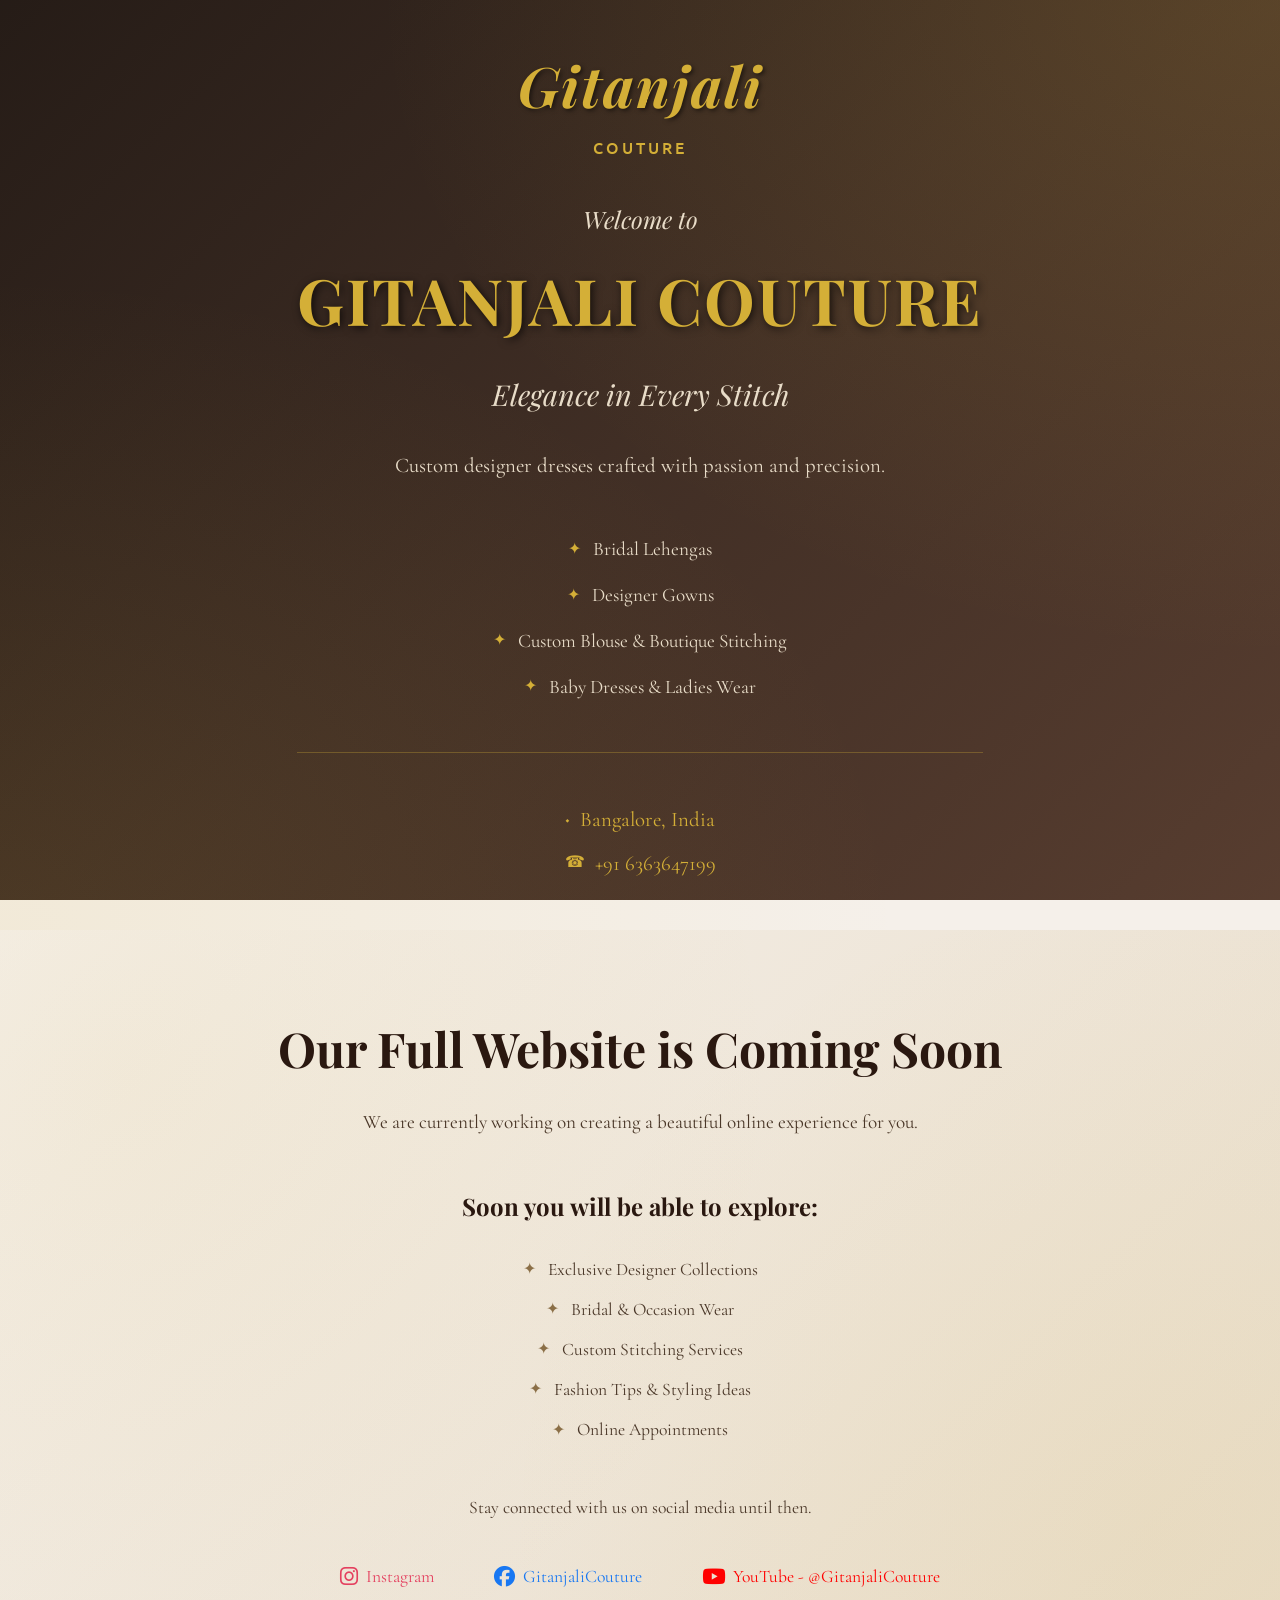
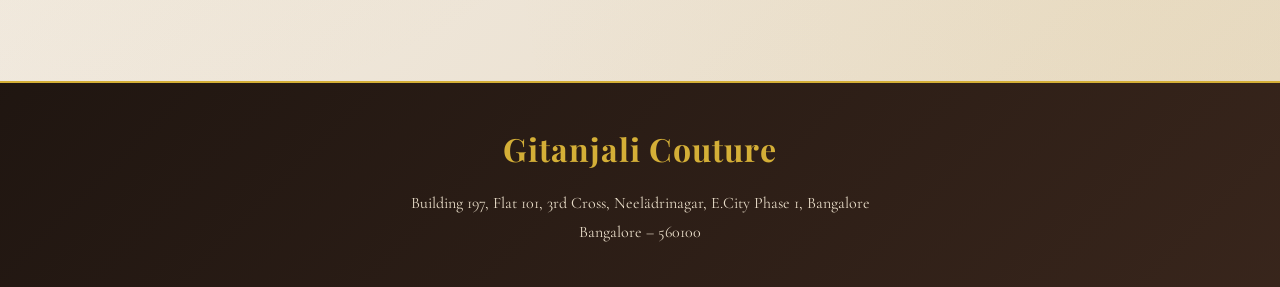
==== index.html @ c163d516 "Initial commit: Gitanjali Couture landing page - elegant designer dresses website" ====
<!DOCTYPE html>
<html lang="en">
<head>
    <meta charset="UTF-8">
    <meta name="viewport" content="width=device-width, initial-scale=1.0">
    <title>Gitanjali Couture - Elegant Designer Dresses</title>
    <link rel="stylesheet" href="styles.css">
    <link href="https://cdnjs.cloudflare.com/ajax/libs/font-awesome/6.4.0/css/all.min.css" rel="stylesheet">
</head>
<body>
    <!-- Hero Section -->
    <section class="hero">
        <div class="hero-content">
            <div class="logo">
                <h1 class="brand-name">Gitanjali</h1>
                <p class="brand-tagline">COUTURE</p>
            </div>

            <div class="hero-text">
                <p class="welcome">Welcome to</p>
                <h2 class="main-title">GITANJALI COUTURE</h2>
                <p class="subtitle">Elegance in Every Stitch</p>
                <p class="description">Custom designer dresses crafted with passion and precision.</p>
            </div>

            <div class="services-list">
                <div class="service-item">
                    <span class="service-icon">✦</span>
                    <span class="service-text">Bridal Lehengas</span>
                </div>
                <div class="service-item">
                    <span class="service-icon">✦</span>
                    <span class="service-text">Designer Gowns</span>
                </div>
                <div class="service-item">
                    <span class="service-icon">✦</span>
                    <span class="service-text">Custom Blouse & Boutique Stitching</span>
                </div>
                <div class="service-item">
                    <span class="service-icon">✦</span>
                    <span class="service-text">Baby Dresses & Ladies Wear</span>
                </div>
            </div>

            <div class="contact-info">
                <p class="location">
                    <span class="location-icon">◆</span>
                    Bangalore, India
                </p>
                <p class="phone">
                    <span class="phone-icon">☎</span>
                    +91 6363647199
                </p>
            </div>
        </div>
    </section>

    <!-- Coming Soon Section -->
    <section class="coming-soon">
        <h2 class="coming-soon-title">Our Full Website is Coming Soon</h2>
        <p class="coming-soon-description">We are currently working on creating a beautiful online experience for you.</p>

        <h3 class="features-heading">Soon you will be able to explore:</h3>
        <div class="features-list">
            <div class="feature-item">
                <span class="feature-icon">✦</span>
                <span class="feature-text">Exclusive Designer Collections</span>
            </div>
            <div class="feature-item">
                <span class="feature-icon">✦</span>
                <span class="feature-text">Bridal & Occasion Wear</span>
            </div>
            <div class="feature-item">
                <span class="feature-icon">✦</span>
                <span class="feature-text">Custom Stitching Services</span>
            </div>
            <div class="feature-item">
                <span class="feature-icon">✦</span>
                <span class="feature-text">Fashion Tips & Styling Ideas</span>
            </div>
            <div class="feature-item">
                <span class="feature-icon">✦</span>
                <span class="feature-text">Online Appointments</span>
            </div>
        </div>

        <p class="social-heading">Stay connected with us on social media until then.</p>
        <div class="social-links">
            <a href="https://www.instagram.com/gitanjali_couture" target="_blank" class="social-link instagram">
                <i class="fab fa-instagram"></i>
                <span>Instagram</span>
            </a>
            <a href="https://www.facebook.com/GitanjaliCouture" target="_blank" class="social-link facebook">
                <i class="fab fa-facebook"></i>
                <span>GitanjaliCouture</span>
            </a>
            <a href="https://www.youtube.com/@GitanjaliCouture" target="_blank" class="social-link youtube">
                <i class="fab fa-youtube"></i>
                <span>YouTube - @GitanjaliCouture</span>
            </a>
        </div>
    </section>

    <!-- Footer -->
    <footer class="footer">
        <div class="footer-content">
            <h3 class="footer-brand">Gitanjali Couture</h3>
            <p class="footer-address">
                Building 197, Flat 101, 3rd Cross, Neelädrinagar, E.City Phase 1, Bangalore<br>
                Bangalore – 560100
            </p>
        </div>
    </footer>
</body>
</html>
---- styles.css ----
/* Import Google Fonts */
@import url('https://fonts.googleapis.com/css2?family=Playfair+Display:wght@400;600;700;800&family=Cormorant+Garamond:wght@300;400;500;600&family=Ubuntu:wght@400;500;700&display=swap');

/* Reset & Base Styles */
* {
    margin: 0;
    padding: 0;
    box-sizing: border-box;
}

html {
    scroll-behavior: smooth;
}

body {
    font-family: 'Cormorant Garamond', serif;
    line-height: 1.6;
    color: #333;
    background-color: #f5f0ea;
}

/* Hero Section */
.hero {
    background: linear-gradient(135deg, rgba(20, 10, 5, 0.92) 0%, rgba(40, 20, 10, 0.88) 50%, rgba(60, 30, 15, 0.85) 100%),
                url('data:image/svg+xml,<svg xmlns="http://www.w3.org/2000/svg" viewBox="0 0 1200 800"><defs><filter id="noise"><feTurbulence type="fractalNoise" baseFrequency="0.9" numOctaves="4" result="noise"/><feColorMatrix in="noise" type="saturate" values="0"/></filter></defs><rect width="1200" height="800" fill="%23d4af37" opacity="0.05" filter="url(%23noise)"/></svg>');
    background-attachment: fixed;
    position: relative;
    min-height: 100vh;
    display: flex;
    align-items: center;
    justify-content: center;
    padding: 40px 20px;
    overflow: hidden;
    color: #f5f0ea;
    text-align: center;
}

.hero::before {
    content: '';
    position: absolute;
    top: 0;
    left: 0;
    right: 0;
    bottom: 0;
    background: radial-gradient(ellipse at top right, rgba(212, 175, 55, 0.15) 0%, transparent 50%),
                radial-gradient(ellipse at bottom left, rgba(212, 175, 55, 0.1) 0%, transparent 50%);
    pointer-events: none;
    z-index: 1;
}

.hero-content {
    position: relative;
    z-index: 2;
    max-width: 900px;
    animation: fadeInUp 1s ease-out;
}

@keyframes fadeInUp {
    from {
        opacity: 0;
        transform: translateY(30px);
    }
    to {
        opacity: 1;
        transform: translateY(0);
    }
}

.logo {
    margin-bottom: 40px;
    animation: fadeInDown 1s ease-out;
}

.brand-name {
    font-family: 'Playfair Display', serif;
    font-size: 3.5rem;
    font-weight: 700;
    color: #d4af37;
    font-style: italic;
    text-shadow: 2px 2px 4px rgba(0, 0, 0, 0.5);
    margin-bottom: 5px;
    letter-spacing: 2px;
}

.brand-tagline {
    font-family: 'Ubuntu', sans-serif;
    font-size: 1rem;
    letter-spacing: 3px;
    color: #d4af37;
    font-weight: 500;
}

.hero-text {
    margin-bottom: 50px;
}

.welcome {
    font-family: 'Playfair Display', serif;
    font-size: 1.5rem;
    font-style: italic;
    margin-bottom: 10px;
    color: #e8dcc8;
}

.main-title {
    font-family: 'Playfair Display', serif;
    font-size: 4rem;
    font-weight: 700;
    margin-bottom: 20px;
    color: #d4af37;
    letter-spacing: 2px;
    text-shadow: 2px 2px 8px rgba(0, 0, 0, 0.7);
}

.subtitle {
    font-family: 'Playfair Display', serif;
    font-size: 1.8rem;
    font-style: italic;
    margin-bottom: 30px;
    color: #e8dcc8;
}

.description {
    font-family: 'Cormorant Garamond', serif;
    font-size: 1.3rem;
    margin-bottom: 45px;
    color: #e8dcc8;
    line-height: 1.8;
}

/* Services List */
.services-list {
    margin: 40px 0;
    display: flex;
    flex-direction: column;
    gap: 15px;
    margin-bottom: 50px;
}

.service-item {
    font-size: 1.2rem;
    color: #d4af37;
    display: flex;
    justify-content: center;
    align-items: center;
    gap: 12px;
}

.service-icon {
    font-size: 1rem;
}

.service-text {
    color: #e8dcc8;
}

/* Contact Info */
.contact-info {
    margin-top: 50px;
    padding-top: 40px;
    border-top: 1px solid rgba(212, 175, 55, 0.3);
}

.location,
.phone {
    font-size: 1.3rem;
    margin: 10px 0;
    color: #d4af37;
    display: flex;
    justify-content: center;
    align-items: center;
    gap: 10px;
}

.location-icon,
.phone-icon {
    font-size: 1rem;
}

/* Coming Soon Section */
.coming-soon {
    background: linear-gradient(135deg, #f5f0ea 0%, #e8dcc8 100%);
    padding: 80px 40px;
    text-align: center;
    position: relative;
    overflow: hidden;
}

.coming-soon::before {
    content: '';
    position: absolute;
    top: 0;
    left: 0;
    right: 0;
    bottom: 0;
    background-image:
        radial-gradient(circle at 10% 20%, rgba(212, 175, 55, 0.08) 0%, transparent 50%),
        radial-gradient(circle at 90% 80%, rgba(212, 175, 55, 0.08) 0%, transparent 50%);
    pointer-events: none;
}

.coming-soon-title {
    font-family: 'Playfair Display', serif;
    font-size: 3rem;
    color: #2a1810;
    margin-bottom: 20px;
    font-weight: 700;
    position: relative;
    z-index: 1;
}

.coming-soon-description {
    font-family: 'Cormorant Garamond', serif;
    font-size: 1.2rem;
    color: #4a3728;
    margin-bottom: 50px;
    position: relative;
    z-index: 1;
}

.features-heading {
    font-family: 'Playfair Display', serif;
    font-size: 1.5rem;
    color: #2a1810;
    margin: 40px 0 30px 0;
    position: relative;
    z-index: 1;
}

.features-list {
    display: flex;
    flex-direction: column;
    gap: 12px;
    max-width: 600px;
    margin: 0 auto 50px;
    position: relative;
    z-index: 1;
}

.feature-item {
    font-family: 'Cormorant Garamond', serif;
    font-size: 1.1rem;
    color: #4a3728;
    display: flex;
    justify-content: center;
    align-items: center;
    gap: 12px;
}

.feature-icon {
    color: #8b6f47;
    font-size: 1rem;
}

.social-heading {
    font-family: 'Cormorant Garamond', serif;
    font-size: 1.1rem;
    color: #4a3728;
    margin: 50px 0 30px 0;
    position: relative;
    z-index: 1;
}

.social-links {
    display: flex;
    justify-content: center;
    gap: 30px;
    flex-wrap: wrap;
    position: relative;
    z-index: 1;
}

.social-link {
    display: inline-flex;
    align-items: center;
    gap: 8px;
    font-family: 'Cormorant Garamond', serif;
    font-size: 1.1rem;
    text-decoration: none;
    transition: all 0.3s ease;
    padding: 10px 15px;
    border-radius: 4px;
}

.social-link.instagram {
    color: #E4405F;
}

.social-link.instagram:hover {
    background-color: rgba(228, 64, 95, 0.1);
}

.social-link.facebook {
    color: #1877F2;
}

.social-link.facebook:hover {
    background-color: rgba(24, 119, 242, 0.1);
}

.social-link.youtube {
    color: #FF0000;
}

.social-link.youtube:hover {
    background-color: rgba(255, 0, 0, 0.1);
}

.social-link i {
    font-size: 1.3rem;
}

/* Footer */
.footer {
    background: linear-gradient(135deg, rgba(20, 10, 5, 0.95) 0%, rgba(40, 20, 10, 0.92) 100%);
    color: #d4af37;
    padding: 40px;
    text-align: center;
    border-top: 2px solid #d4af37;
}

.footer-content {
    max-width: 800px;
    margin: 0 auto;
}

.footer-brand {
    font-family: 'Playfair Display', serif;
    font-size: 2rem;
    margin-bottom: 15px;
    font-weight: 700;
    letter-spacing: 1px;
}

.footer-address {
    font-family: 'Cormorant Garamond', serif;
    font-size: 1rem;
    color: #e8dcc8;
    line-height: 1.8;
}

/* Responsive Design */
@media (max-width: 768px) {
    .brand-name {
        font-size: 2.5rem;
    }

    .main-title {
        font-size: 2.5rem;
    }

    .subtitle {
        font-size: 1.3rem;
    }

    .welcome {
        font-size: 1.2rem;
    }

    .description {
        font-size: 1rem;
    }

    .service-item,
    .location,
    .phone {
        font-size: 1rem;
    }

    .coming-soon-title {
        font-size: 2rem;
    }

    .coming-soon-description {
        font-size: 1rem;
    }

    .features-heading {
        font-size: 1.2rem;
    }

    .feature-item {
        font-size: 1rem;
    }

    .social-heading {
        font-size: 1rem;
    }

    .social-links {
        gap: 15px;
    }

    .social-link {
        font-size: 0.95rem;
    }

    .footer-brand {
        font-size: 1.5rem;
    }

    .footer-address {
        font-size: 0.9rem;
    }
}

@media (max-width: 480px) {
    .hero {
        padding: 20px 10px;
    }

    .logo {
        margin-bottom: 30px;
    }

    .brand-name {
        font-size: 2rem;
    }

    .main-title {
        font-size: 1.8rem;
        margin-bottom: 15px;
    }

    .subtitle {
        font-size: 1rem;
    }

    .welcome {
        font-size: 1rem;
    }

    .description {
        font-size: 0.95rem;
    }

    .coming-soon {
        padding: 50px 20px;
    }

    .coming-soon-title {
        font-size: 1.5rem;
    }

    .coming-soon-description {
        font-size: 0.95rem;
    }

    .features-heading {
        font-size: 1rem;
    }

    .feature-item {
        font-size: 0.95rem;
    }

    .social-links {
        flex-direction: column;
        gap: 10px;
    }

    .social-link {
        display: flex;
        justify-content: center;
        width: 100%;
        max-width: 250px;
        margin: 0 auto;
    }

    .footer-brand {
        font-size: 1.2rem;
    }

    .footer-address {
        font-size: 0.85rem;
    }
}
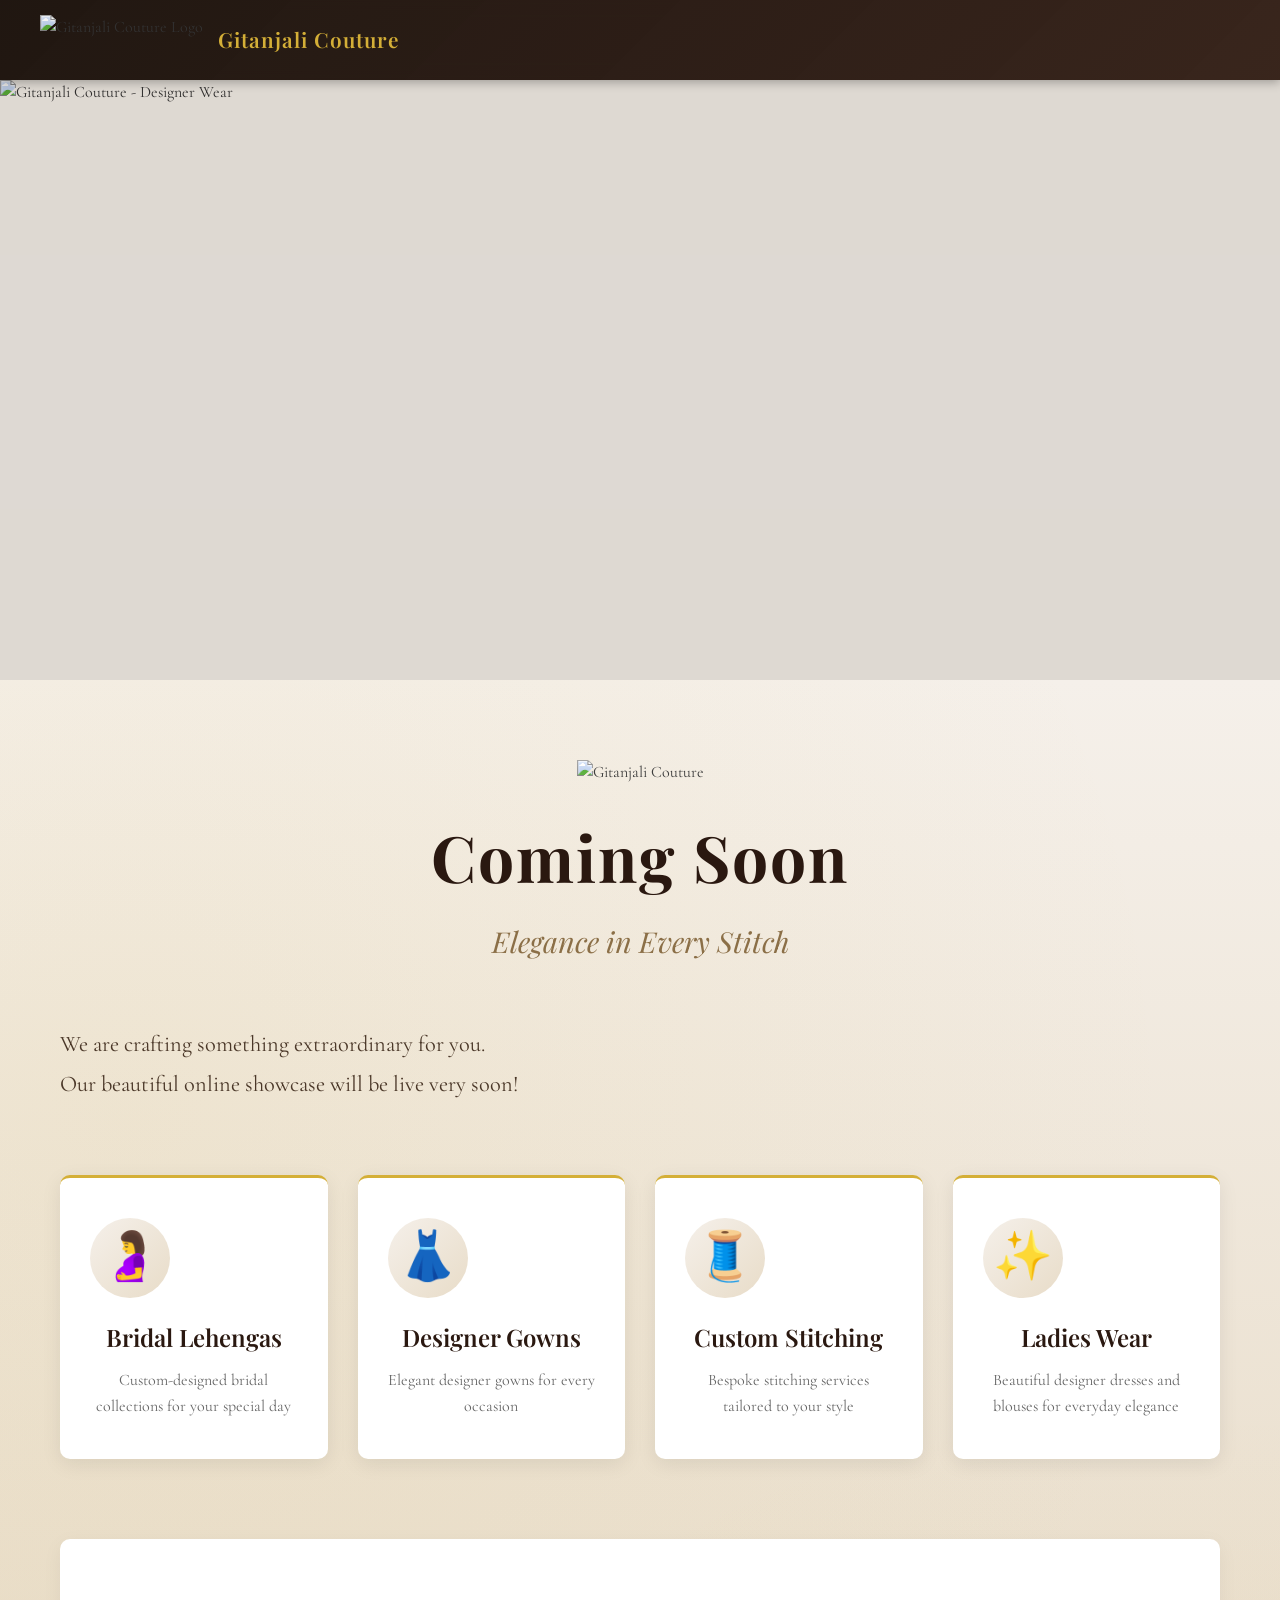
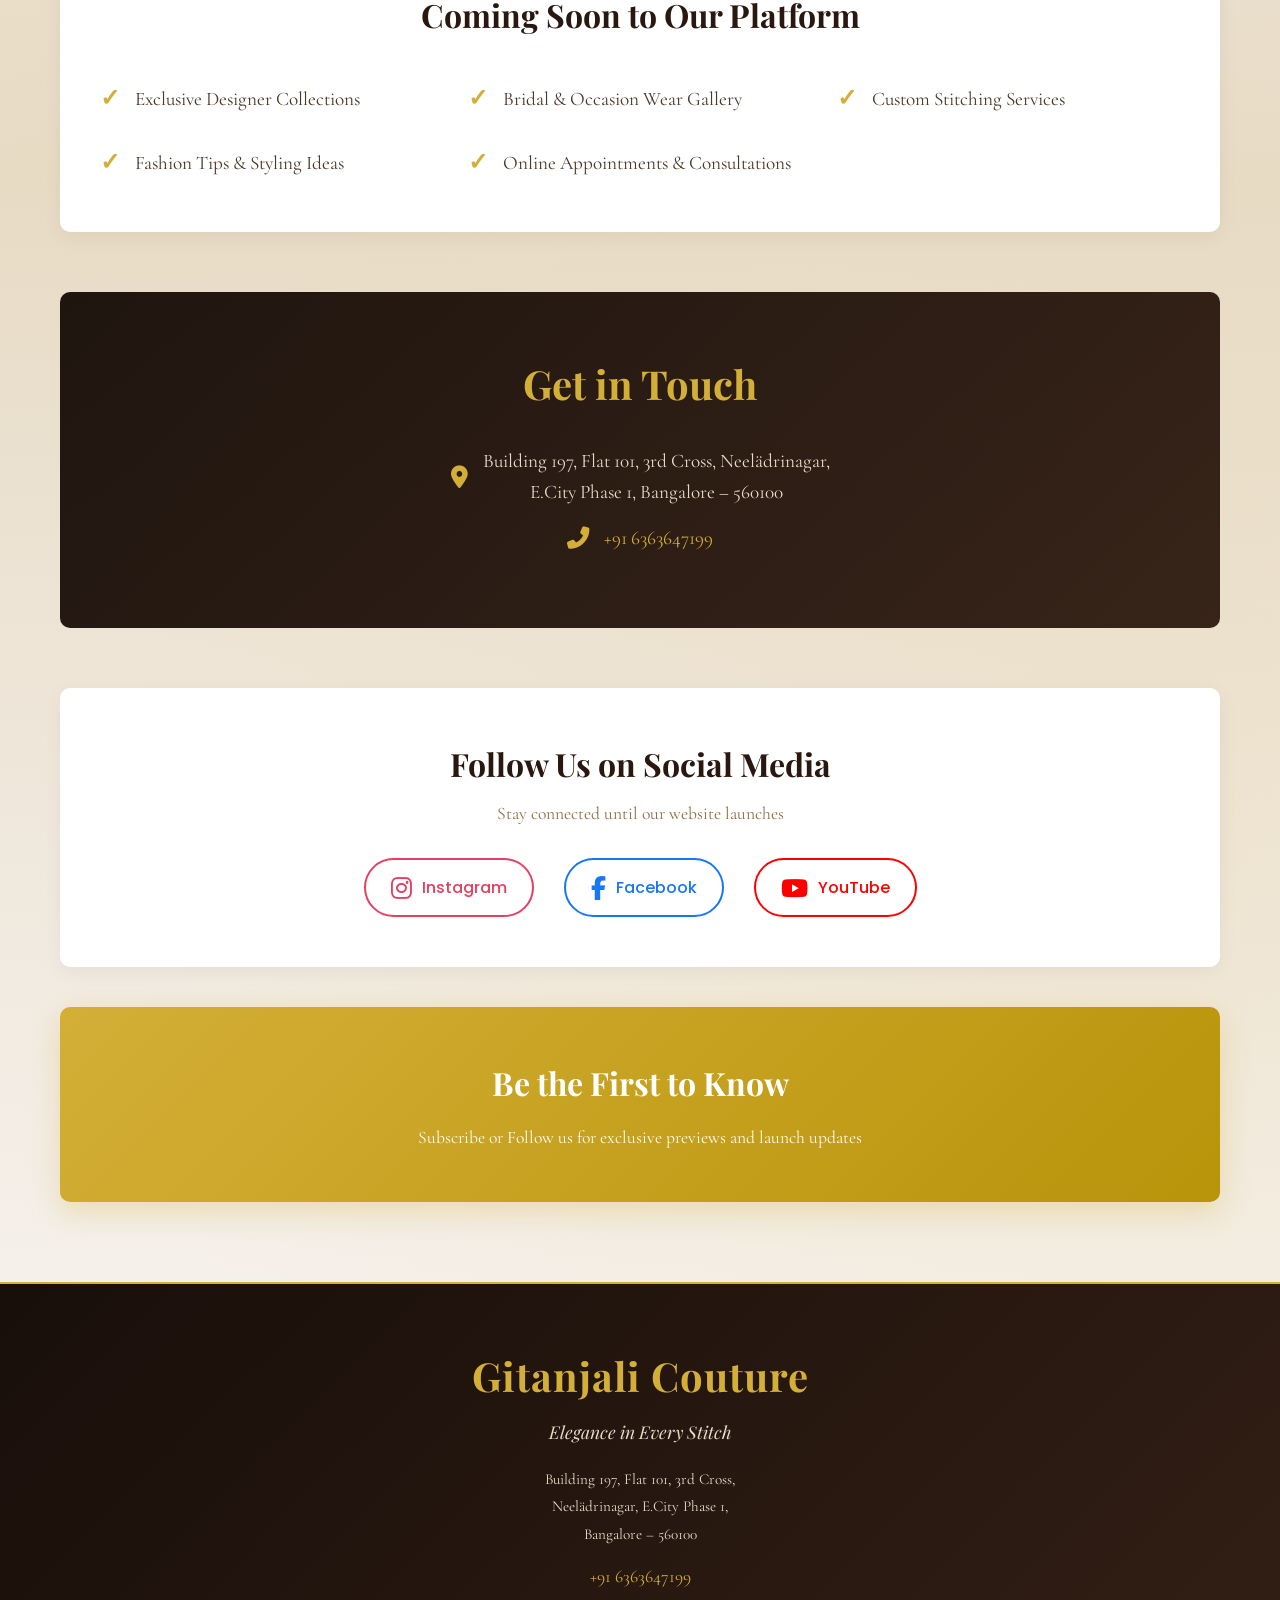
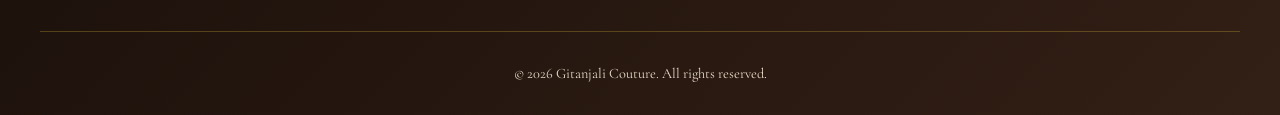
==== commit 53cfc178: "Redesign: Integrate logo.png and main.png images with beautiful coming soon landing page" ====
--- a/index.html
+++ b/index.html
@@ -8,108 +8,139 @@
     <link href="https://cdnjs.cloudflare.com/ajax/libs/font-awesome/6.4.0/css/all.min.css" rel="stylesheet">
 </head>
 <body>
-    <!-- Hero Section -->
+    <!-- Navigation (sticky) -->
+    <nav class="navbar">
+        <div class="nav-container">
+            <img src="logo.png" alt="Gitanjali Couture Logo" class="nav-logo">
+            <div class="nav-text">Gitanjali Couture</div>
+        </div>
+    </nav>
+
+    <!-- Hero Section with Main Image -->
     <section class="hero">
-        <div class="hero-content">
-            <div class="logo">
-                <h1 class="brand-name">Gitanjali</h1>
-                <p class="brand-tagline">COUTURE</p>
-            </div>
-
-            <div class="hero-text">
-                <p class="welcome">Welcome to</p>
-                <h2 class="main-title">GITANJALI COUTURE</h2>
-                <p class="subtitle">Elegance in Every Stitch</p>
-                <p class="description">Custom designer dresses crafted with passion and precision.</p>
-            </div>
-
-            <div class="services-list">
-                <div class="service-item">
-                    <span class="service-icon">✦</span>
-                    <span class="service-text">Bridal Lehengas</span>
-                </div>
-                <div class="service-item">
-                    <span class="service-icon">✦</span>
-                    <span class="service-text">Designer Gowns</span>
-                </div>
-                <div class="service-item">
-                    <span class="service-icon">✦</span>
-                    <span class="service-text">Custom Blouse & Boutique Stitching</span>
-                </div>
-                <div class="service-item">
-                    <span class="service-icon">✦</span>
-                    <span class="service-text">Baby Dresses & Ladies Wear</span>
-                </div>
-            </div>
-
-            <div class="contact-info">
-                <p class="location">
-                    <span class="location-icon">◆</span>
-                    Bangalore, India
-                </p>
-                <p class="phone">
-                    <span class="phone-icon">☎</span>
-                    +91 6363647199
-                </p>
-            </div>
-        </div>
+        <img src="main.png" alt="Gitanjali Couture - Designer Wear" class="hero-image">
+        <div class="hero-overlay"></div>
     </section>
 
     <!-- Coming Soon Section -->
     <section class="coming-soon">
-        <h2 class="coming-soon-title">Our Full Website is Coming Soon</h2>
-        <p class="coming-soon-description">We are currently working on creating a beautiful online experience for you.</p>
+        <div class="container">
+            <div class="coming-soon-header">
+                <img src="logo.png" alt="Gitanjali Couture" class="coming-soon-logo">
+                <h1 class="coming-soon-title">Coming Soon</h1>
+                <p class="coming-soon-subtitle">Elegance in Every Stitch</p>
+            </div>
 
-        <h3 class="features-heading">Soon you will be able to explore:</h3>
-        <div class="features-list">
-            <div class="feature-item">
-                <span class="feature-icon">✦</span>
-                <span class="feature-text">Exclusive Designer Collections</span>
+            <p class="coming-soon-description">
+                We are crafting something extraordinary for you.
+                <br>Our beautiful online showcase will be live very soon!
+            </p>
+
+            <div class="services-showcase">
+                <div class="service-card">
+                    <div class="service-icon-circle">🤰</div>
+                    <h3>Bridal Lehengas</h3>
+                    <p>Custom-designed bridal collections for your special day</p>
+                </div>
+                <div class="service-card">
+                    <div class="service-icon-circle">👗</div>
+                    <h3>Designer Gowns</h3>
+                    <p>Elegant designer gowns for every occasion</p>
+                </div>
+                <div class="service-card">
+                    <div class="service-icon-circle">🧵</div>
+                    <h3>Custom Stitching</h3>
+                    <p>Bespoke stitching services tailored to your style</p>
+                </div>
+                <div class="service-card">
+                    <div class="service-icon-circle">✨</div>
+                    <h3>Ladies Wear</h3>
+                    <p>Beautiful designer dresses and blouses for everyday elegance</p>
+                </div>
             </div>
-            <div class="feature-item">
-                <span class="feature-icon">✦</span>
-                <span class="feature-text">Bridal & Occasion Wear</span>
+
+            <div class="features-section">
+                <h2 class="features-title">Coming Soon to Our Platform</h2>
+                <ul class="features-list">
+                    <li><span class="check-icon">✓</span> Exclusive Designer Collections</li>
+                    <li><span class="check-icon">✓</span> Bridal & Occasion Wear Gallery</li>
+                    <li><span class="check-icon">✓</span> Custom Stitching Services</li>
+                    <li><span class="check-icon">✓</span> Fashion Tips & Styling Ideas</li>
+                    <li><span class="check-icon">✓</span> Online Appointments & Consultations</li>
+                </ul>
             </div>
-            <div class="feature-item">
-                <span class="feature-icon">✦</span>
-                <span class="feature-text">Custom Stitching Services</span>
+
+            <div class="contact-section">
+                <h2 class="contact-title">Get in Touch</h2>
+                <p class="contact-location">
+                    <i class="fas fa-map-marker-alt"></i>
+                    Building 197, Flat 101, 3rd Cross, Neelädrinagar,
+                    <br>E.City Phase 1, Bangalore – 560100
+                </p>
+                <p class="contact-phone">
+                    <i class="fas fa-phone-alt"></i>
+                    <a href="tel:+916363647199">+91 6363647199</a>
+                </p>
             </div>
-            <div class="feature-item">
-                <span class="feature-icon">✦</span>
-                <span class="feature-text">Fashion Tips & Styling Ideas</span>
+
+            <div class="social-section">
+                <h3 class="social-title">Follow Us on Social Media</h3>
+                <p class="social-subtitle">Stay connected until our website launches</p>
+                <div class="social-icons">
+                    <a href="https://www.instagram.com/gitanjali_couture" target="_blank" class="social-icon instagram" title="Instagram">
+                        <i class="fab fa-instagram"></i>
+                        <span>Instagram</span>
+                    </a>
+                    <a href="https://www.facebook.com/GitanjaliCouture" target="_blank" class="social-icon facebook" title="Facebook">
+                        <i class="fab fa-facebook-f"></i>
+                        <span>Facebook</span>
+                    </a>
+                    <a href="https://www.youtube.com/@GitanjaliCouture" target="_blank" class="social-icon youtube" title="YouTube">
+                        <i class="fab fa-youtube"></i>
+                        <span>YouTube</span>
+                    </a>
+                </div>
             </div>
-            <div class="feature-item">
-                <span class="feature-icon">✦</span>
-                <span class="feature-text">Online Appointments</span>
+
+            <div class="cta-section">
+                <h3 class="cta-title">Be the First to Know</h3>
+                <p>Subscribe or Follow us for exclusive previews and launch updates</p>
             </div>
-        </div>
-
-        <p class="social-heading">Stay connected with us on social media until then.</p>
-        <div class="social-links">
-            <a href="https://www.instagram.com/gitanjali_couture" target="_blank" class="social-link instagram">
-                <i class="fab fa-instagram"></i>
-                <span>Instagram</span>
-            </a>
-            <a href="https://www.facebook.com/GitanjaliCouture" target="_blank" class="social-link facebook">
-                <i class="fab fa-facebook"></i>
-                <span>GitanjaliCouture</span>
-            </a>
-            <a href="https://www.youtube.com/@GitanjaliCouture" target="_blank" class="social-link youtube">
-                <i class="fab fa-youtube"></i>
-                <span>YouTube - @GitanjaliCouture</span>
-            </a>
         </div>
     </section>
 
     <!-- Footer -->
     <footer class="footer">
-        <div class="footer-content">
-            <h3 class="footer-brand">Gitanjali Couture</h3>
-            <p class="footer-address">
-                Building 197, Flat 101, 3rd Cross, Neelädrinagar, E.City Phase 1, Bangalore<br>
-                Bangalore – 560100
-            </p>
+        <div class="footer-container">
+            <div class="footer-content">
+                <h3 class="footer-brand">Gitanjali Couture</h3>
+                <p class="footer-tagline">Elegance in Every Stitch</p>
+                <p class="footer-address">
+                    Building 197, Flat 101, 3rd Cross,<br>
+                    Neelädrinagar, E.City Phase 1,<br>
+                    Bangalore – 560100
+                </p>
+                <p class="footer-phone">
+                    <a href="tel:+916363647199">+91 6363647199</a>
+                </p>
+            </div>
+        </div>
+        <div class="footer-bottom">
+            <p>&copy; 2026 Gitanjali Couture. All rights reserved.</p>
         </div>
     </footer>
+
+    <script>
+        // Smooth scroll for any anchor links
+        document.querySelectorAll('a[href^="#"]').forEach(anchor => {
+            anchor.addEventListener('click', function (e) {
+                e.preventDefault();
+                const target = document.querySelector(this.getAttribute('href'));
+                if (target) {
+                    target.scrollIntoView({ behavior: 'smooth' });
+                }
+            });
+        });
+    </script>
 </body>
 </html>
--- a/styles.css
+++ b/styles.css
@@ -1,5 +1,5 @@
 /* Import Google Fonts */
-@import url('https://fonts.googleapis.com/css2?family=Playfair+Display:wght@400;600;700;800&family=Cormorant+Garamond:wght@300;400;500;600&family=Ubuntu:wght@400;500;700&display=swap');
+@import url('https://fonts.googleapis.com/css2?family=Playfair+Display:wght@400;600;700;800&family=Cormorant+Garamond:wght@300;400;500;600&family=Poppins:wght@300;400;500;600;700&display=swap');
 
 /* Reset & Base Styles */
 * {
@@ -17,171 +17,100 @@
     line-height: 1.6;
     color: #333;
     background-color: #f5f0ea;
+    overflow-x: hidden;
+}
+
+.container {
+    max-width: 1200px;
+    margin: 0 auto;
+    padding: 0 20px;
+}
+
+/* Navigation Bar */
+.navbar {
+    position: fixed;
+    top: 0;
+    left: 0;
+    right: 0;
+    background: linear-gradient(135deg, rgba(20, 10, 5, 0.95) 0%, rgba(40, 20, 10, 0.92) 100%);
+    padding: 15px 40px;
+    z-index: 1000;
+    box-shadow: 0 2px 10px rgba(0, 0, 0, 0.3);
+    backdrop-filter: blur(10px);
+}
+
+.nav-container {
+    max-width: 1200px;
+    margin: 0 auto;
+    display: flex;
+    align-items: center;
+    gap: 15px;
+}
+
+.nav-logo {
+    height: 50px;
+    width: auto;
+    opacity: 0.95;
+    transition: opacity 0.3s ease;
+}
+
+.nav-logo:hover {
+    opacity: 1;
+}
+
+.nav-text {
+    font-family: 'Playfair Display', serif;
+    font-size: 1.3rem;
+    font-weight: 600;
+    color: #d4af37;
+    letter-spacing: 1px;
 }
 
 /* Hero Section */
 .hero {
-    background: linear-gradient(135deg, rgba(20, 10, 5, 0.92) 0%, rgba(40, 20, 10, 0.88) 50%, rgba(60, 30, 15, 0.85) 100%),
-                url('data:image/svg+xml,<svg xmlns="http://www.w3.org/2000/svg" viewBox="0 0 1200 800"><defs><filter id="noise"><feTurbulence type="fractalNoise" baseFrequency="0.9" numOctaves="4" result="noise"/><feColorMatrix in="noise" type="saturate" values="0"/></filter></defs><rect width="1200" height="800" fill="%23d4af37" opacity="0.05" filter="url(%23noise)"/></svg>');
-    background-attachment: fixed;
-    position: relative;
-    min-height: 100vh;
+    margin-top: 80px;
+    position: relative;
+    width: 100%;
+    height: 600px;
+    overflow: hidden;
     display: flex;
     align-items: center;
     justify-content: center;
-    padding: 40px 20px;
-    overflow: hidden;
-    color: #f5f0ea;
-    text-align: center;
-}
-
-.hero::before {
-    content: '';
+}
+
+.hero-image {
+    width: 100%;
+    height: 100%;
+    object-fit: cover;
+    display: block;
+    animation: zoomInSlide 0.8s ease-out;
+}
+
+@keyframes zoomInSlide {
+    from {
+        transform: scale(1.05);
+        opacity: 0;
+    }
+    to {
+        transform: scale(1);
+        opacity: 1;
+    }
+}
+
+.hero-overlay {
     position: absolute;
     top: 0;
     left: 0;
     right: 0;
     bottom: 0;
-    background: radial-gradient(ellipse at top right, rgba(212, 175, 55, 0.15) 0%, transparent 50%),
-                radial-gradient(ellipse at bottom left, rgba(212, 175, 55, 0.1) 0%, transparent 50%);
+    background: rgba(20, 10, 5, 0.1);
     pointer-events: none;
-    z-index: 1;
-}
-
-.hero-content {
-    position: relative;
-    z-index: 2;
-    max-width: 900px;
-    animation: fadeInUp 1s ease-out;
-}
-
-@keyframes fadeInUp {
-    from {
-        opacity: 0;
-        transform: translateY(30px);
-    }
-    to {
-        opacity: 1;
-        transform: translateY(0);
-    }
-}
-
-.logo {
-    margin-bottom: 40px;
-    animation: fadeInDown 1s ease-out;
-}
-
-.brand-name {
-    font-family: 'Playfair Display', serif;
-    font-size: 3.5rem;
-    font-weight: 700;
-    color: #d4af37;
-    font-style: italic;
-    text-shadow: 2px 2px 4px rgba(0, 0, 0, 0.5);
-    margin-bottom: 5px;
-    letter-spacing: 2px;
-}
-
-.brand-tagline {
-    font-family: 'Ubuntu', sans-serif;
-    font-size: 1rem;
-    letter-spacing: 3px;
-    color: #d4af37;
-    font-weight: 500;
-}
-
-.hero-text {
-    margin-bottom: 50px;
-}
-
-.welcome {
-    font-family: 'Playfair Display', serif;
-    font-size: 1.5rem;
-    font-style: italic;
-    margin-bottom: 10px;
-    color: #e8dcc8;
-}
-
-.main-title {
-    font-family: 'Playfair Display', serif;
-    font-size: 4rem;
-    font-weight: 700;
-    margin-bottom: 20px;
-    color: #d4af37;
-    letter-spacing: 2px;
-    text-shadow: 2px 2px 8px rgba(0, 0, 0, 0.7);
-}
-
-.subtitle {
-    font-family: 'Playfair Display', serif;
-    font-size: 1.8rem;
-    font-style: italic;
-    margin-bottom: 30px;
-    color: #e8dcc8;
-}
-
-.description {
-    font-family: 'Cormorant Garamond', serif;
-    font-size: 1.3rem;
-    margin-bottom: 45px;
-    color: #e8dcc8;
-    line-height: 1.8;
-}
-
-/* Services List */
-.services-list {
-    margin: 40px 0;
-    display: flex;
-    flex-direction: column;
-    gap: 15px;
-    margin-bottom: 50px;
-}
-
-.service-item {
-    font-size: 1.2rem;
-    color: #d4af37;
-    display: flex;
-    justify-content: center;
-    align-items: center;
-    gap: 12px;
-}
-
-.service-icon {
-    font-size: 1rem;
-}
-
-.service-text {
-    color: #e8dcc8;
-}
-
-/* Contact Info */
-.contact-info {
-    margin-top: 50px;
-    padding-top: 40px;
-    border-top: 1px solid rgba(212, 175, 55, 0.3);
-}
-
-.location,
-.phone {
-    font-size: 1.3rem;
-    margin: 10px 0;
-    color: #d4af37;
-    display: flex;
-    justify-content: center;
-    align-items: center;
-    gap: 10px;
-}
-
-.location-icon,
-.phone-icon {
-    font-size: 1rem;
 }
 
 /* Coming Soon Section */
 .coming-soon {
-    background: linear-gradient(135deg, #f5f0ea 0%, #e8dcc8 100%);
+    background: linear-gradient(180deg, #f5f0ea 0%, #e8dcc8 50%, #f5f0ea 100%);
     padding: 80px 40px;
-    text-align: center;
     position: relative;
     overflow: hidden;
 }
@@ -199,279 +128,680 @@
     pointer-events: none;
 }
 
+.coming-soon-header {
+    text-align: center;
+    margin-bottom: 60px;
+    position: relative;
+    z-index: 1;
+    animation: fadeInDown 0.8s ease-out;
+}
+
+@keyframes fadeInDown {
+    from {
+        opacity: 0;
+        transform: translateY(-30px);
+    }
+    to {
+        opacity: 1;
+        transform: translateY(0);
+    }
+}
+
+.coming-soon-logo {
+    height: 80px;
+    width: auto;
+    margin-bottom: 20px;
+    opacity: 0.95;
+}
+
 .coming-soon-title {
     font-family: 'Playfair Display', serif;
+    font-size: 4rem;
+    font-weight: 700;
+    color: #2a1810;
+    margin-bottom: 10px;
+    letter-spacing: 2px;
+}
+
+.coming-soon-subtitle {
+    font-family: 'Playfair Display', serif;
+    font-size: 1.8rem;
+    font-style: italic;
+    color: #8b6f47;
+    margin-bottom: 20px;
+}
+
+.coming-soon-description {
+    font-family: 'Cormorant Garamond', serif;
+    font-size: 1.4rem;
+    color: #4a3728;
+    margin-bottom: 70px;
+    position: relative;
+    z-index: 1;
+    line-height: 1.8;
+}
+
+/* Service Cards */
+.services-showcase {
+    display: grid;
+    grid-template-columns: repeat(auto-fit, minmax(250px, 1fr));
+    gap: 30px;
+    margin-bottom: 80px;
+    position: relative;
+    z-index: 1;
+}
+
+.service-card {
+    background: white;
+    padding: 40px 30px;
+    border-radius: 10px;
+    text-align: center;
+    box-shadow: 0 5px 20px rgba(0, 0, 0, 0.08);
+    transition: all 0.3s ease;
+    border-top: 3px solid #d4af37;
+}
+
+.service-card:hover {
+    transform: translateY(-10px);
+    box-shadow: 0 15px 40px rgba(212, 175, 55, 0.15);
+}
+
+.service-icon-circle {
     font-size: 3rem;
+    margin-bottom: 20px;
+    display: inline-block;
+    background: linear-gradient(135deg, #f5f0ea 0%, #e8dcc8 100%);
+    width: 80px;
+    height: 80px;
+    border-radius: 50%;
+    display: flex;
+    align-items: center;
+    justify-content: center;
+}
+
+.service-card h3 {
+    font-family: 'Playfair Display', serif;
+    font-size: 1.5rem;
     color: #2a1810;
-    margin-bottom: 20px;
+    margin-bottom: 12px;
+    font-weight: 600;
+}
+
+.service-card p {
+    font-family: 'Cormorant Garamond', serif;
+    font-size: 1rem;
+    color: #666;
+    line-height: 1.6;
+}
+
+/* Features Section */
+.features-section {
+    background: white;
+    padding: 50px 40px;
+    border-radius: 10px;
+    margin-bottom: 60px;
+    position: relative;
+    z-index: 1;
+    box-shadow: 0 5px 20px rgba(0, 0, 0, 0.05);
+}
+
+.features-title {
+    font-family: 'Playfair Display', serif;
+    font-size: 2rem;
+    color: #2a1810;
+    text-align: center;
+    margin-bottom: 40px;
     font-weight: 700;
-    position: relative;
-    z-index: 1;
-}
-
-.coming-soon-description {
+}
+
+.features-list {
+    list-style: none;
+    display: grid;
+    grid-template-columns: repeat(auto-fit, minmax(280px, 1fr));
+    gap: 25px;
+}
+
+.features-list li {
+    display: flex;
+    align-items: center;
+    gap: 15px;
     font-family: 'Cormorant Garamond', serif;
     font-size: 1.2rem;
     color: #4a3728;
-    margin-bottom: 50px;
+}
+
+.check-icon {
+    color: #d4af37;
+    font-size: 1.5rem;
+    font-weight: bold;
+    flex-shrink: 0;
+}
+
+/* Contact Section */
+.contact-section {
+    background: linear-gradient(135deg, rgba(20, 10, 5, 0.95) 0%, rgba(40, 20, 10, 0.92) 100%);
+    padding: 60px 40px;
+    border-radius: 10px;
+    color: #e8dcc8;
+    margin-bottom: 60px;
     position: relative;
     z-index: 1;
-}
-
-.features-heading {
-    font-family: 'Playfair Display', serif;
-    font-size: 1.5rem;
+    text-align: center;
+}
+
+.contact-title {
+    font-family: 'Playfair Display', serif;
+    font-size: 2.5rem;
+    color: #d4af37;
+    margin-bottom: 30px;
+    font-weight: 700;
+}
+
+.contact-location,
+.contact-phone {
+    font-family: 'Cormorant Garamond', serif;
+    font-size: 1.2rem;
+    margin: 15px 0;
+    display: flex;
+    align-items: center;
+    justify-content: center;
+    gap: 15px;
+}
+
+.contact-location i,
+.contact-phone i {
+    color: #d4af37;
+    font-size: 1.4rem;
+}
+
+.contact-phone a {
+    color: #d4af37;
+    text-decoration: none;
+    transition: all 0.3s ease;
+}
+
+.contact-phone a:hover {
+    text-decoration: underline;
+}
+
+/* Social Section */
+.social-section {
+    background: white;
+    padding: 50px 40px;
+    border-radius: 10px;
+    margin-bottom: 40px;
+    position: relative;
+    z-index: 1;
+    text-align: center;
+    box-shadow: 0 5px 20px rgba(0, 0, 0, 0.05);
+}
+
+.social-title {
+    font-family: 'Playfair Display', serif;
+    font-size: 2rem;
     color: #2a1810;
-    margin: 40px 0 30px 0;
-    position: relative;
-    z-index: 1;
-}
-
-.features-list {
-    display: flex;
-    flex-direction: column;
-    gap: 12px;
-    max-width: 600px;
-    margin: 0 auto 50px;
-    position: relative;
-    z-index: 1;
-}
-
-.feature-item {
+    margin-bottom: 10px;
+    font-weight: 700;
+}
+
+.social-subtitle {
     font-family: 'Cormorant Garamond', serif;
     font-size: 1.1rem;
-    color: #4a3728;
-    display: flex;
-    justify-content: center;
-    align-items: center;
-    gap: 12px;
-}
-
-.feature-icon {
     color: #8b6f47;
-    font-size: 1rem;
-}
-
-.social-heading {
-    font-family: 'Cormorant Garamond', serif;
-    font-size: 1.1rem;
-    color: #4a3728;
-    margin: 50px 0 30px 0;
-    position: relative;
-    z-index: 1;
-}
-
-.social-links {
+    margin-bottom: 30px;
+}
+
+.social-icons {
     display: flex;
     justify-content: center;
     gap: 30px;
     flex-wrap: wrap;
-    position: relative;
-    z-index: 1;
-}
-
-.social-link {
+}
+
+.social-icon {
     display: inline-flex;
     align-items: center;
-    gap: 8px;
-    font-family: 'Cormorant Garamond', serif;
-    font-size: 1.1rem;
+    gap: 10px;
+    padding: 15px 25px;
+    border-radius: 50px;
     text-decoration: none;
+    font-family: 'Poppins', sans-serif;
+    font-size: 1rem;
+    font-weight: 500;
     transition: all 0.3s ease;
-    padding: 10px 15px;
-    border-radius: 4px;
-}
-
-.social-link.instagram {
+    border: 2px solid transparent;
+}
+
+.social-icon i {
+    font-size: 1.5rem;
+}
+
+.social-icon.instagram {
     color: #E4405F;
-}
-
-.social-link.instagram:hover {
+    border-color: #E4405F;
+}
+
+.social-icon.instagram:hover {
     background-color: rgba(228, 64, 95, 0.1);
 }
 
-.social-link.facebook {
+.social-icon.facebook {
     color: #1877F2;
-}
-
-.social-link.facebook:hover {
+    border-color: #1877F2;
+}
+
+.social-icon.facebook:hover {
     background-color: rgba(24, 119, 242, 0.1);
 }
 
-.social-link.youtube {
+.social-icon.youtube {
     color: #FF0000;
-}
-
-.social-link.youtube:hover {
+    border-color: #FF0000;
+}
+
+.social-icon.youtube:hover {
     background-color: rgba(255, 0, 0, 0.1);
 }
 
-.social-link i {
-    font-size: 1.3rem;
-}
-
-/* Footer */
-.footer {
-    background: linear-gradient(135deg, rgba(20, 10, 5, 0.95) 0%, rgba(40, 20, 10, 0.92) 100%);
-    color: #d4af37;
-    padding: 40px;
+/* CTA Section */
+.cta-section {
+    background: linear-gradient(135deg, #d4af37 0%, #b8940a 100%);
+    padding: 50px 40px;
+    border-radius: 10px;
+    color: white;
     text-align: center;
-    border-top: 2px solid #d4af37;
-}
-
-.footer-content {
-    max-width: 800px;
-    margin: 0 auto;
-}
-
-.footer-brand {
+    position: relative;
+    z-index: 1;
+    box-shadow: 0 10px 30px rgba(212, 175, 55, 0.3);
+}
+
+.cta-title {
     font-family: 'Playfair Display', serif;
     font-size: 2rem;
     margin-bottom: 15px;
     font-weight: 700;
+}
+
+.cta-section p {
+    font-family: 'Cormorant Garamond', serif;
+    font-size: 1.1rem;
+    opacity: 0.95;
+}
+
+/* Footer */
+.footer {
+    background: linear-gradient(135deg, rgba(20, 10, 5, 0.98) 0%, rgba(40, 20, 10, 0.95) 100%);
+    color: #d4af37;
+    padding: 60px 40px 30px;
+    border-top: 2px solid #d4af37;
+    position: relative;
+}
+
+.footer-container {
+    max-width: 1200px;
+    margin: 0 auto;
+}
+
+.footer-content {
+    text-align: center;
+    margin-bottom: 40px;
+}
+
+.footer-brand {
+    font-family: 'Playfair Display', serif;
+    font-size: 2.5rem;
+    margin-bottom: 10px;
+    font-weight: 700;
     letter-spacing: 1px;
+}
+
+.footer-tagline {
+    font-family: 'Playfair Display', serif;
+    font-size: 1.1rem;
+    font-style: italic;
+    color: #e8dcc8;
+    margin-bottom: 20px;
 }
 
 .footer-address {
     font-family: 'Cormorant Garamond', serif;
-    font-size: 1rem;
+    font-size: 0.95rem;
     color: #e8dcc8;
     line-height: 1.8;
+    margin-bottom: 15px;
+}
+
+.footer-phone a {
+    color: #d4af37;
+    text-decoration: none;
+    font-family: 'Cormorant Garamond', serif;
+    font-size: 1.1rem;
+    transition: all 0.3s ease;
+}
+
+.footer-phone a:hover {
+    text-decoration: underline;
+}
+
+.footer-bottom {
+    text-align: center;
+    padding-top: 30px;
+    border-top: 1px solid rgba(212, 175, 55, 0.3);
+    color: #e8dcc8;
+    font-size: 0.9rem;
 }
 
 /* Responsive Design */
 @media (max-width: 768px) {
-    .brand-name {
+    .navbar {
+        padding: 12px 20px;
+    }
+
+    .nav-logo {
+        height: 40px;
+    }
+
+    .nav-text {
+        font-size: 1rem;
+    }
+
+    .hero {
+        height: 400px;
+        margin-top: 70px;
+    }
+
+    .coming-soon {
+        padding: 60px 20px;
+    }
+
+    .coming-soon-title {
         font-size: 2.5rem;
     }
 
-    .main-title {
+    .coming-soon-subtitle {
+        font-size: 1.3rem;
+    }
+
+    .coming-soon-description {
+        font-size: 1.1rem;
+    }
+
+    .services-showcase {
+        grid-template-columns: 1fr;
+        gap: 20px;
+        margin-bottom: 50px;
+    }
+
+    .service-card {
+        padding: 30px 20px;
+    }
+
+    .service-icon-circle {
         font-size: 2.5rem;
-    }
-
-    .subtitle {
+        width: 70px;
+        height: 70px;
+    }
+
+    .service-card h3 {
         font-size: 1.3rem;
     }
 
-    .welcome {
-        font-size: 1.2rem;
-    }
-
-    .description {
+    .service-card p {
+        font-size: 0.95rem;
+    }
+
+    .features-section {
+        padding: 40px 20px;
+        margin-bottom: 40px;
+    }
+
+    .features-title {
+        font-size: 1.7rem;
+        margin-bottom: 30px;
+    }
+
+    .features-list {
+        grid-template-columns: 1fr;
+        gap: 20px;
+    }
+
+    .features-list li {
         font-size: 1rem;
     }
 
-    .service-item,
-    .location,
-    .phone {
+    .contact-section {
+        padding: 40px 20px;
+        margin-bottom: 40px;
+    }
+
+    .contact-title {
+        font-size: 1.8rem;
+    }
+
+    .contact-location,
+    .contact-phone {
         font-size: 1rem;
     }
 
+    .social-section {
+        padding: 40px 20px;
+        margin-bottom: 30px;
+    }
+
+    .social-title {
+        font-size: 1.7rem;
+    }
+
+    .social-subtitle {
+        font-size: 1rem;
+    }
+
+    .social-icons {
+        gap: 15px;
+    }
+
+    .social-icon {
+        padding: 12px 20px;
+        font-size: 0.9rem;
+    }
+
+    .cta-section {
+        padding: 40px 20px;
+    }
+
+    .cta-title {
+        font-size: 1.5rem;
+    }
+
+    .footer {
+        padding: 40px 20px 20px;
+    }
+
+    .footer-brand {
+        font-size: 1.8rem;
+    }
+
+    .footer-tagline {
+        font-size: 1rem;
+    }
+
+    .footer-address {
+        font-size: 0.9rem;
+    }
+}
+
+@media (max-width: 480px) {
+    .navbar {
+        padding: 10px 15px;
+    }
+
+    .nav-logo {
+        height: 35px;
+    }
+
+    .nav-text {
+        font-size: 0.9rem;
+    }
+
+    .hero {
+        height: 300px;
+        margin-top: 60px;
+    }
+
+    .coming-soon {
+        padding: 40px 15px;
+    }
+
+    .coming-soon-logo {
+        height: 60px;
+    }
+
     .coming-soon-title {
-        font-size: 2rem;
+        font-size: 1.8rem;
+    }
+
+    .coming-soon-subtitle {
+        font-size: 1rem;
     }
 
     .coming-soon-description {
         font-size: 1rem;
-    }
-
-    .features-heading {
-        font-size: 1.2rem;
-    }
-
-    .feature-item {
-        font-size: 1rem;
-    }
-
-    .social-heading {
-        font-size: 1rem;
-    }
-
-    .social-links {
-        gap: 15px;
-    }
-
-    .social-link {
+        margin-bottom: 50px;
+    }
+
+    .service-card {
+        padding: 25px 15px;
+    }
+
+    .service-icon-circle {
+        font-size: 2rem;
+        width: 60px;
+        height: 60px;
+    }
+
+    .service-card h3 {
+        font-size: 1.1rem;
+    }
+
+    .service-card p {
+        font-size: 0.9rem;
+    }
+
+    .features-section {
+        padding: 30px 15px;
+        margin-bottom: 30px;
+    }
+
+    .features-title {
+        font-size: 1.4rem;
+        margin-bottom: 20px;
+    }
+
+    .features-list li {
         font-size: 0.95rem;
-    }
-
-    .footer-brand {
+        gap: 10px;
+    }
+
+    .contact-section {
+        padding: 30px 15px;
+        margin-bottom: 30px;
+    }
+
+    .contact-title {
         font-size: 1.5rem;
     }
 
-    .footer-address {
-        font-size: 0.9rem;
-    }
-}
-
-@media (max-width: 480px) {
-    .hero {
-        padding: 20px 10px;
-    }
-
-    .logo {
-        margin-bottom: 30px;
-    }
-
-    .brand-name {
-        font-size: 2rem;
-    }
-
-    .main-title {
-        font-size: 1.8rem;
-        margin-bottom: 15px;
-    }
-
-    .subtitle {
-        font-size: 1rem;
-    }
-
-    .welcome {
-        font-size: 1rem;
-    }
-
-    .description {
+    .contact-location,
+    .contact-phone {
         font-size: 0.95rem;
-    }
-
-    .coming-soon {
-        padding: 50px 20px;
-    }
-
-    .coming-soon-title {
-        font-size: 1.5rem;
-    }
-
-    .coming-soon-description {
+        flex-direction: column;
+        gap: 8px;
+    }
+
+    .social-section {
+        padding: 30px 15px;
+        margin-bottom: 25px;
+    }
+
+    .social-title {
+        font-size: 1.4rem;
+    }
+
+    .social-subtitle {
         font-size: 0.95rem;
     }
 
-    .features-heading {
-        font-size: 1rem;
-    }
-
-    .feature-item {
-        font-size: 0.95rem;
-    }
-
-    .social-links {
+    .social-icons {
         flex-direction: column;
-        gap: 10px;
-    }
-
-    .social-link {
-        display: flex;
-        justify-content: center;
+        gap: 12px;
+    }
+
+    .social-icon {
         width: 100%;
         max-width: 250px;
         margin: 0 auto;
+        justify-content: center;
+        padding: 12px 15px;
+    }
+
+    .cta-section {
+        padding: 30px 15px;
+    }
+
+    .cta-title {
+        font-size: 1.3rem;
+    }
+
+    .cta-section p {
+        font-size: 1rem;
+    }
+
+    .footer {
+        padding: 30px 15px 15px;
     }
 
     .footer-brand {
-        font-size: 1.2rem;
+        font-size: 1.4rem;
+    }
+
+    .footer-tagline {
+        font-size: 0.9rem;
     }
 
     .footer-address {
         font-size: 0.85rem;
     }
-}
+
+    .footer-bottom {
+        padding-top: 15px;
+        font-size: 0.8rem;
+    }
+}
+
+/* Animations */
+@keyframes fadeInUp {
+    from {
+        opacity: 0;
+        transform: translateY(30px);
+    }
+    to {
+        opacity: 1;
+        transform: translateY(0);
+    }
+}
+
+.service-card {
+    animation: fadeInUp 0.6s ease-out;
+}
+
+.service-card:nth-child(2) {
+    animation-delay: 0.1s;
+}
+
+.service-card:nth-child(3) {
+    animation-delay: 0.2s;
+}
+
+.service-card:nth-child(4) {
+    animation-delay: 0.3s;
+}
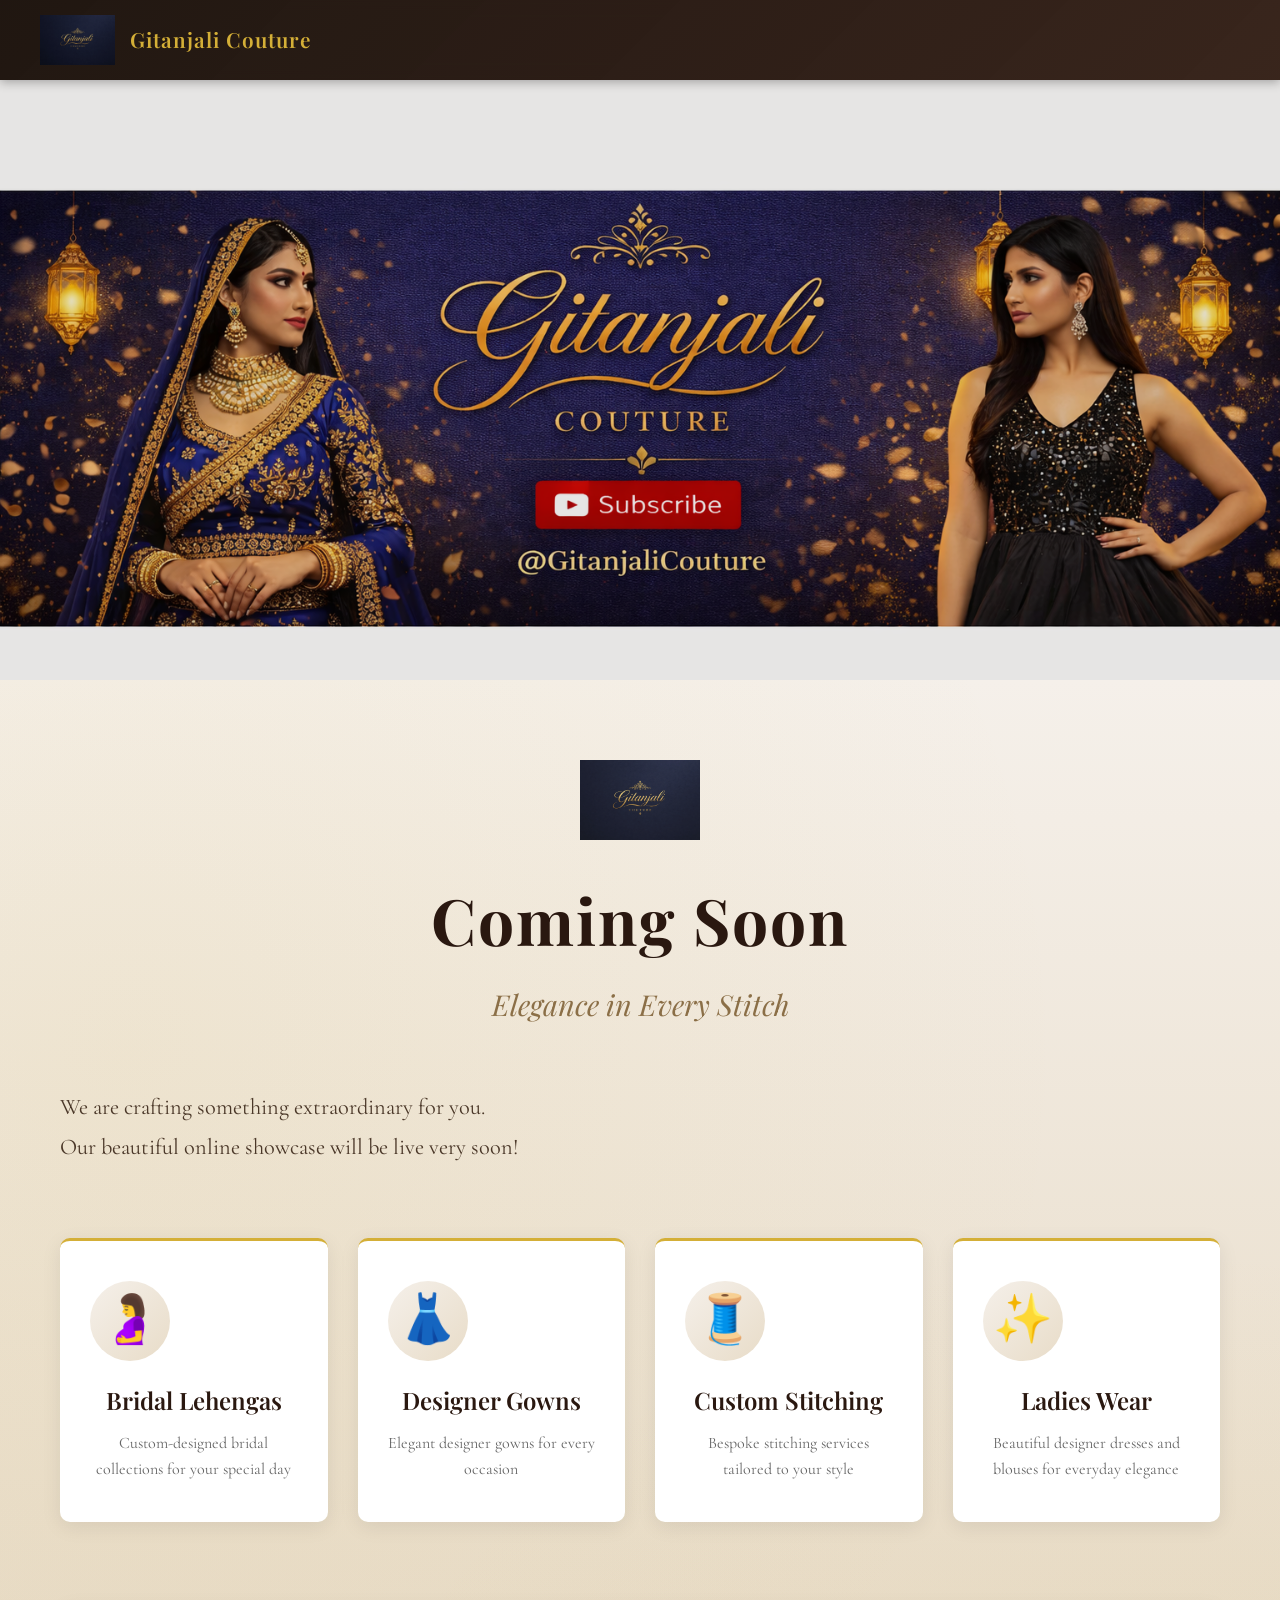
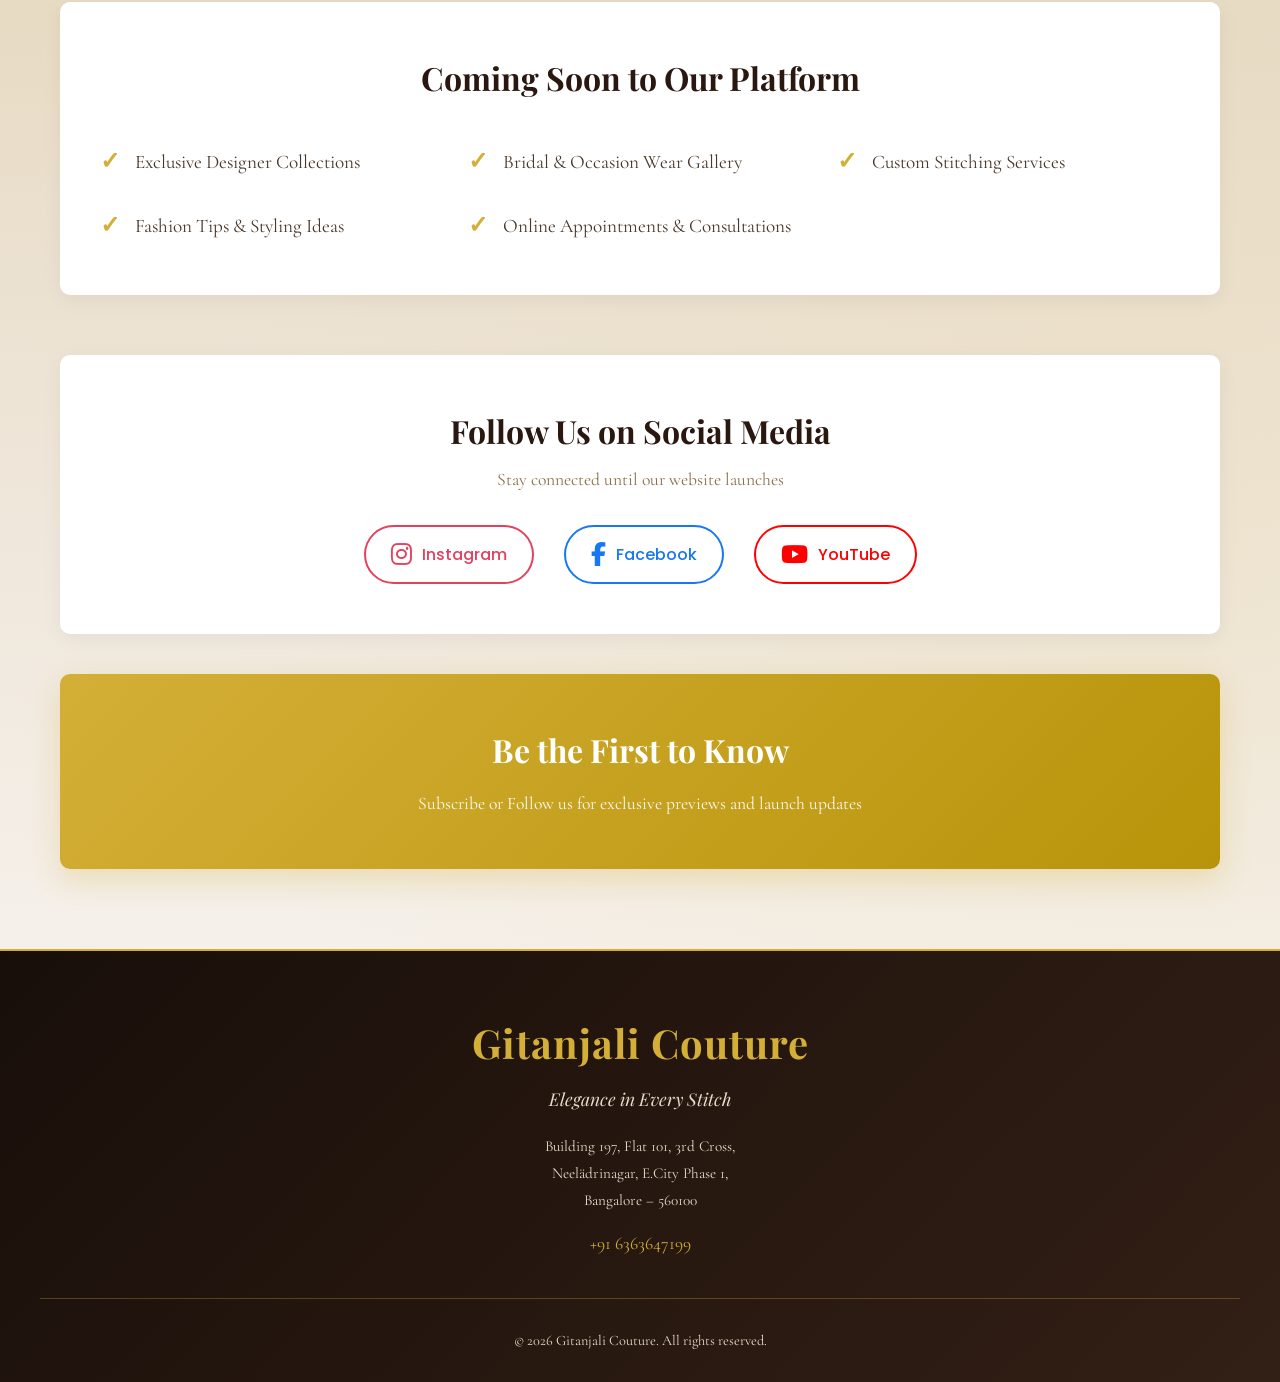
==== commit 4a87c48b: "Updated the code" ====
--- a/index.html
+++ b/index.html
@@ -70,7 +70,7 @@
                 </ul>
             </div>
 
-            <div class="contact-section">
+            <!-- <div class="contact-section">
                 <h2 class="contact-title">Get in Touch</h2>
                 <p class="contact-location">
                     <i class="fas fa-map-marker-alt"></i>
@@ -81,7 +81,7 @@
                     <i class="fas fa-phone-alt"></i>
                     <a href="tel:+916363647199">+91 6363647199</a>
                 </p>
-            </div>
+            </div> -->
 
             <div class="social-section">
                 <h3 class="social-title">Follow Us on Social Media</h3>
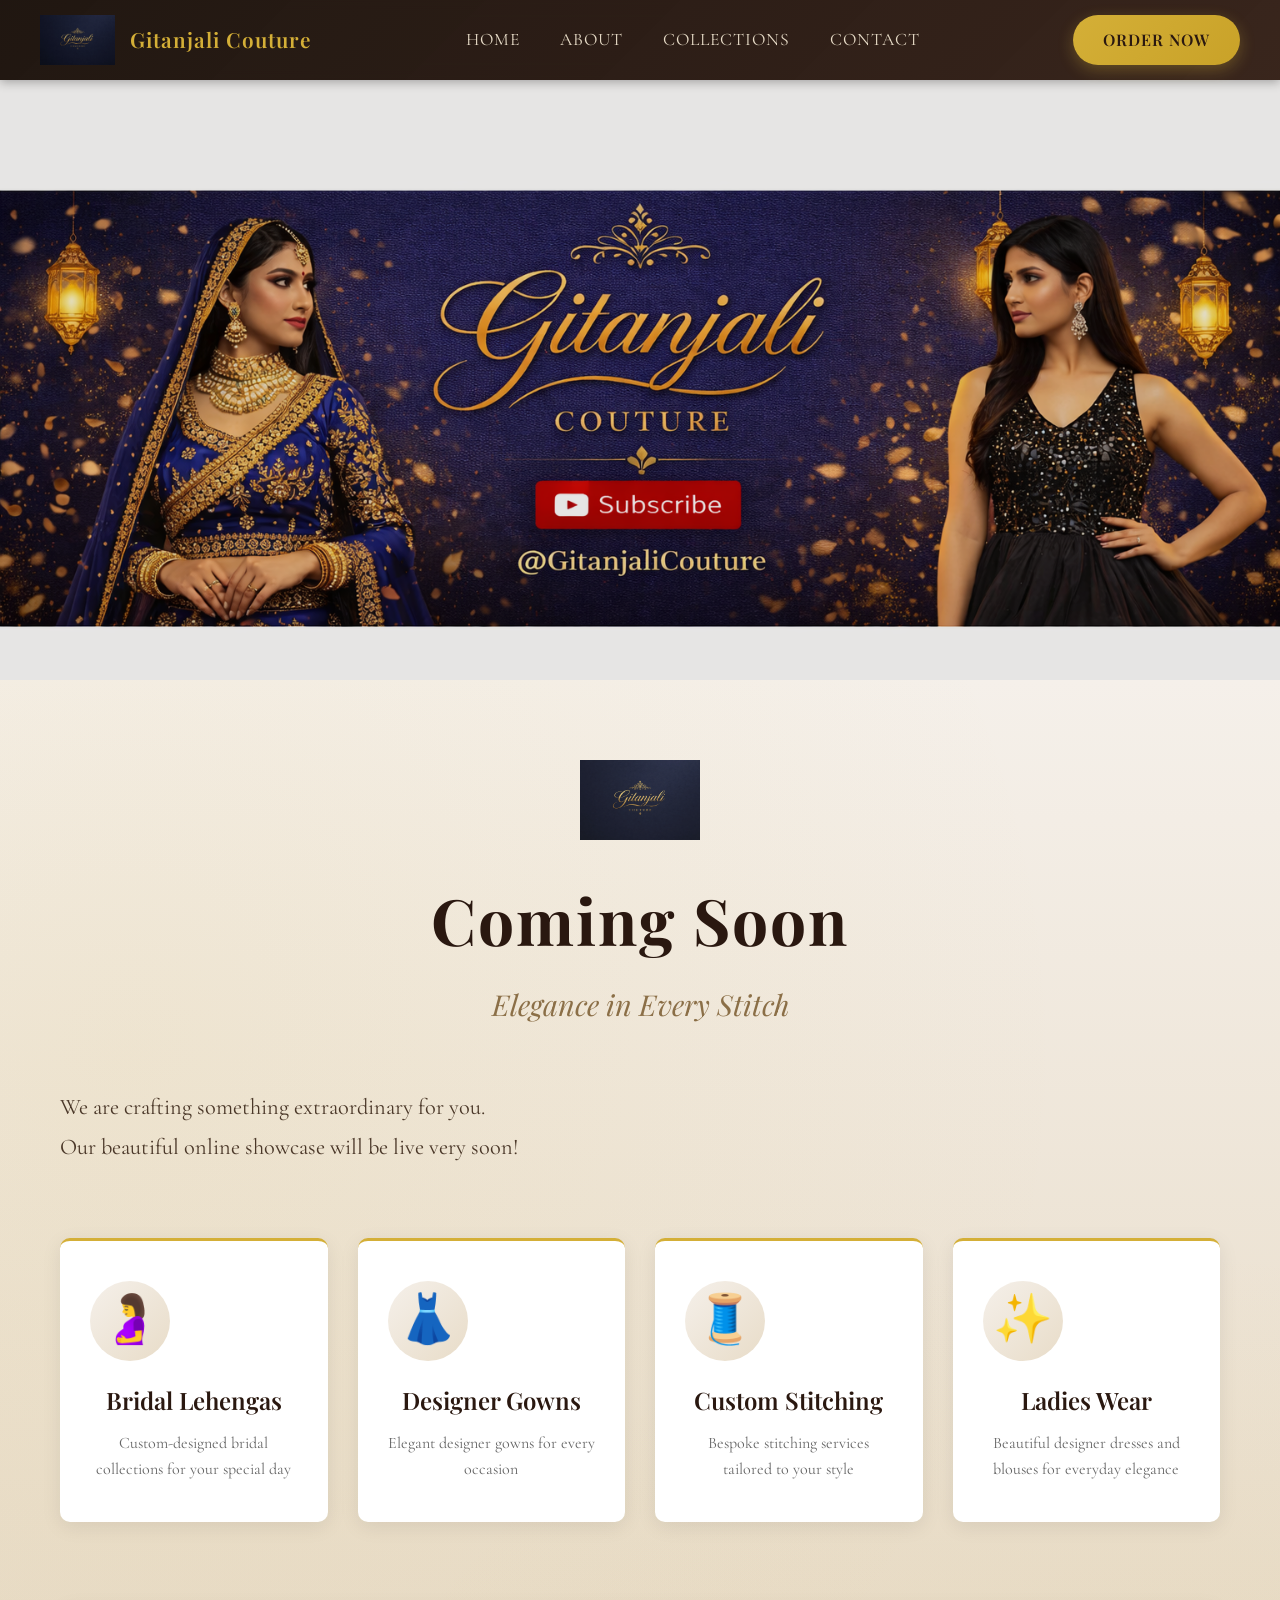
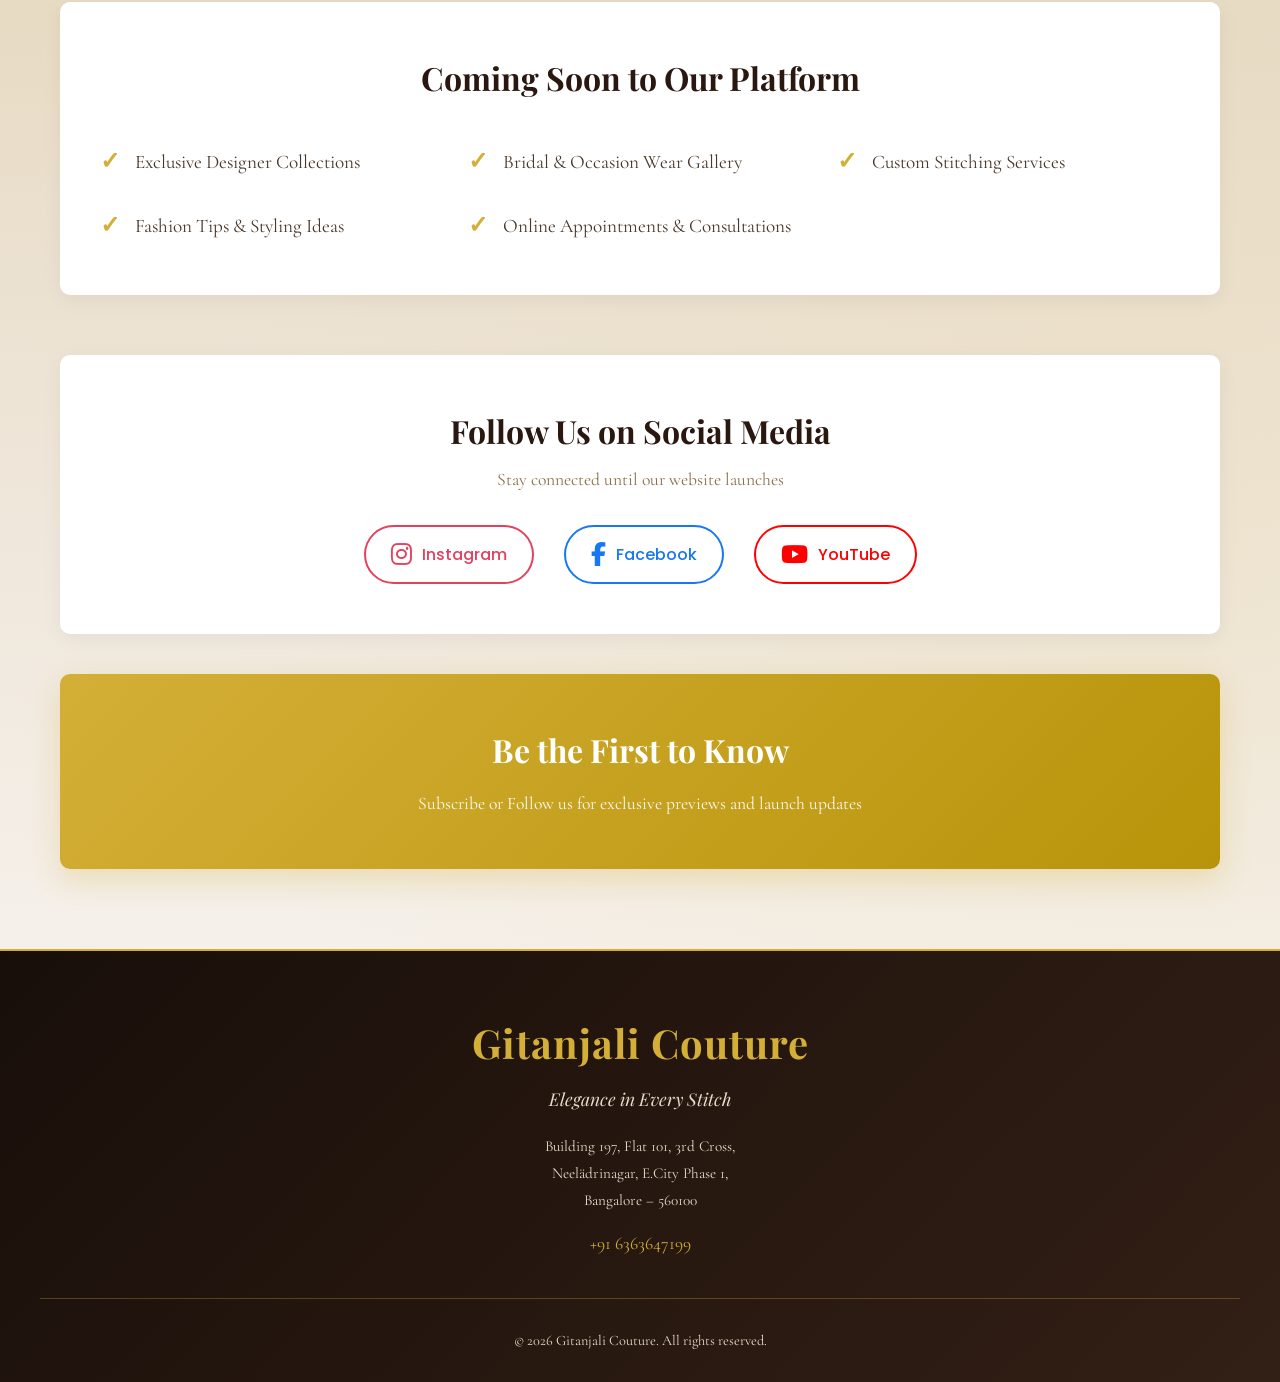
==== commit 6c0089b0: "added social media link and image file for header" ====
--- a/index.html
+++ b/index.html
@@ -11,8 +11,19 @@
     <!-- Navigation (sticky) -->
     <nav class="navbar">
         <div class="nav-container">
-            <img src="logo.png" alt="Gitanjali Couture Logo" class="nav-logo">
-            <div class="nav-text">Gitanjali Couture</div>
+            <div class="nav-brand">
+                <img src="logo.png" alt="Gitanjali Couture Logo" class="nav-logo">
+                <div class="nav-text">Gitanjali Couture</div>
+            </div>
+
+            <ul class="nav-menu">
+                <li><a href="#home">HOME</a></li>
+                <li><a href="#about">ABOUT</a></li>
+                <li><a href="#collections">COLLECTIONS</a></li>
+                <li><a href="#contact">CONTACT</a></li>
+            </ul>
+
+            <a href="#order" class="nav-button">ORDER NOW</a>
         </div>
     </nav>
 
@@ -87,7 +98,7 @@
                 <h3 class="social-title">Follow Us on Social Media</h3>
                 <p class="social-subtitle">Stay connected until our website launches</p>
                 <div class="social-icons">
-                    <a href="https://www.instagram.com/gitanjali_couture" target="_blank" class="social-icon instagram" title="Instagram">
+                    <a href="https://www.instagram.com/gitanjalicouture" target="_blank" class="social-icon instagram" title="Instagram">
                         <i class="fab fa-instagram"></i>
                         <span>Instagram</span>
                     </a>
--- a/styles.css
+++ b/styles.css
@@ -40,11 +40,19 @@
 }
 
 .nav-container {
-    max-width: 1200px;
+    max-width: 1400px;
     margin: 0 auto;
     display: flex;
     align-items: center;
+    justify-content: space-between;
+    gap: 40px;
+}
+
+.nav-brand {
+    display: flex;
+    align-items: center;
     gap: 15px;
+    flex-shrink: 0;
 }
 
 .nav-logo {
@@ -64,6 +72,67 @@
     font-weight: 600;
     color: #d4af37;
     letter-spacing: 1px;
+}
+
+.nav-menu {
+    display: flex;
+    list-style: none;
+    gap: 40px;
+    margin: 0;
+    padding: 0;
+    flex-grow: 1;
+    justify-content: center;
+}
+
+.nav-menu li a {
+    font-family: 'Cormorant Garamond', serif;
+    font-size: 1.1rem;
+    color: #e8dcc8;
+    text-decoration: none;
+    letter-spacing: 1px;
+    transition: all 0.3s ease;
+    position: relative;
+}
+
+.nav-menu li a:hover {
+    color: #d4af37;
+}
+
+.nav-menu li a::after {
+    content: '';
+    position: absolute;
+    bottom: -5px;
+    left: 0;
+    width: 0;
+    height: 2px;
+    background: #d4af37;
+    transition: width 0.3s ease;
+}
+
+.nav-menu li a:hover::after {
+    width: 100%;
+}
+
+.nav-button {
+    background: linear-gradient(135deg, #d4af37 0%, #c9a228 100%);
+    color: #2a1810;
+    padding: 12px 30px;
+    border-radius: 25px;
+    text-decoration: none;
+    font-family: 'Playfair Display', serif;
+    font-size: 1rem;
+    font-weight: 600;
+    letter-spacing: 1px;
+    transition: all 0.3s ease;
+    box-shadow: 0 5px 15px rgba(212, 175, 55, 0.3);
+    flex-shrink: 0;
+    display: inline-block;
+}
+
+.nav-button:hover {
+    background: linear-gradient(135deg, #e8c75a 0%, #d4af37 100%);
+    transform: translateY(-2px);
+    box-shadow: 0 8px 20px rgba(212, 175, 55, 0.5);
 }
 
 /* Hero Section */
@@ -497,12 +566,36 @@
         padding: 12px 20px;
     }
 
+    .nav-container {
+        gap: 20px;
+        flex-wrap: wrap;
+    }
+
+    .nav-brand {
+        gap: 10px;
+    }
+
     .nav-logo {
         height: 40px;
     }
 
     .nav-text {
         font-size: 1rem;
+    }
+
+    .nav-menu {
+        gap: 20px;
+        flex-basis: 100%;
+        order: 3;
+    }
+
+    .nav-menu li a {
+        font-size: 0.95rem;
+    }
+
+    .nav-button {
+        padding: 10px 24px;
+        font-size: 0.9rem;
     }
 
     .hero {
@@ -635,12 +728,35 @@
         padding: 10px 15px;
     }
 
+    .nav-container {
+        gap: 15px;
+    }
+
+    .nav-brand {
+        gap: 8px;
+    }
+
     .nav-logo {
         height: 35px;
     }
 
     .nav-text {
         font-size: 0.9rem;
+    }
+
+    .nav-menu {
+        gap: 15px;
+        flex-basis: 100%;
+        order: 3;
+    }
+
+    .nav-menu li a {
+        font-size: 0.85rem;
+    }
+
+    .nav-button {
+        padding: 8px 20px;
+        font-size: 0.8rem;
     }
 
     .hero {
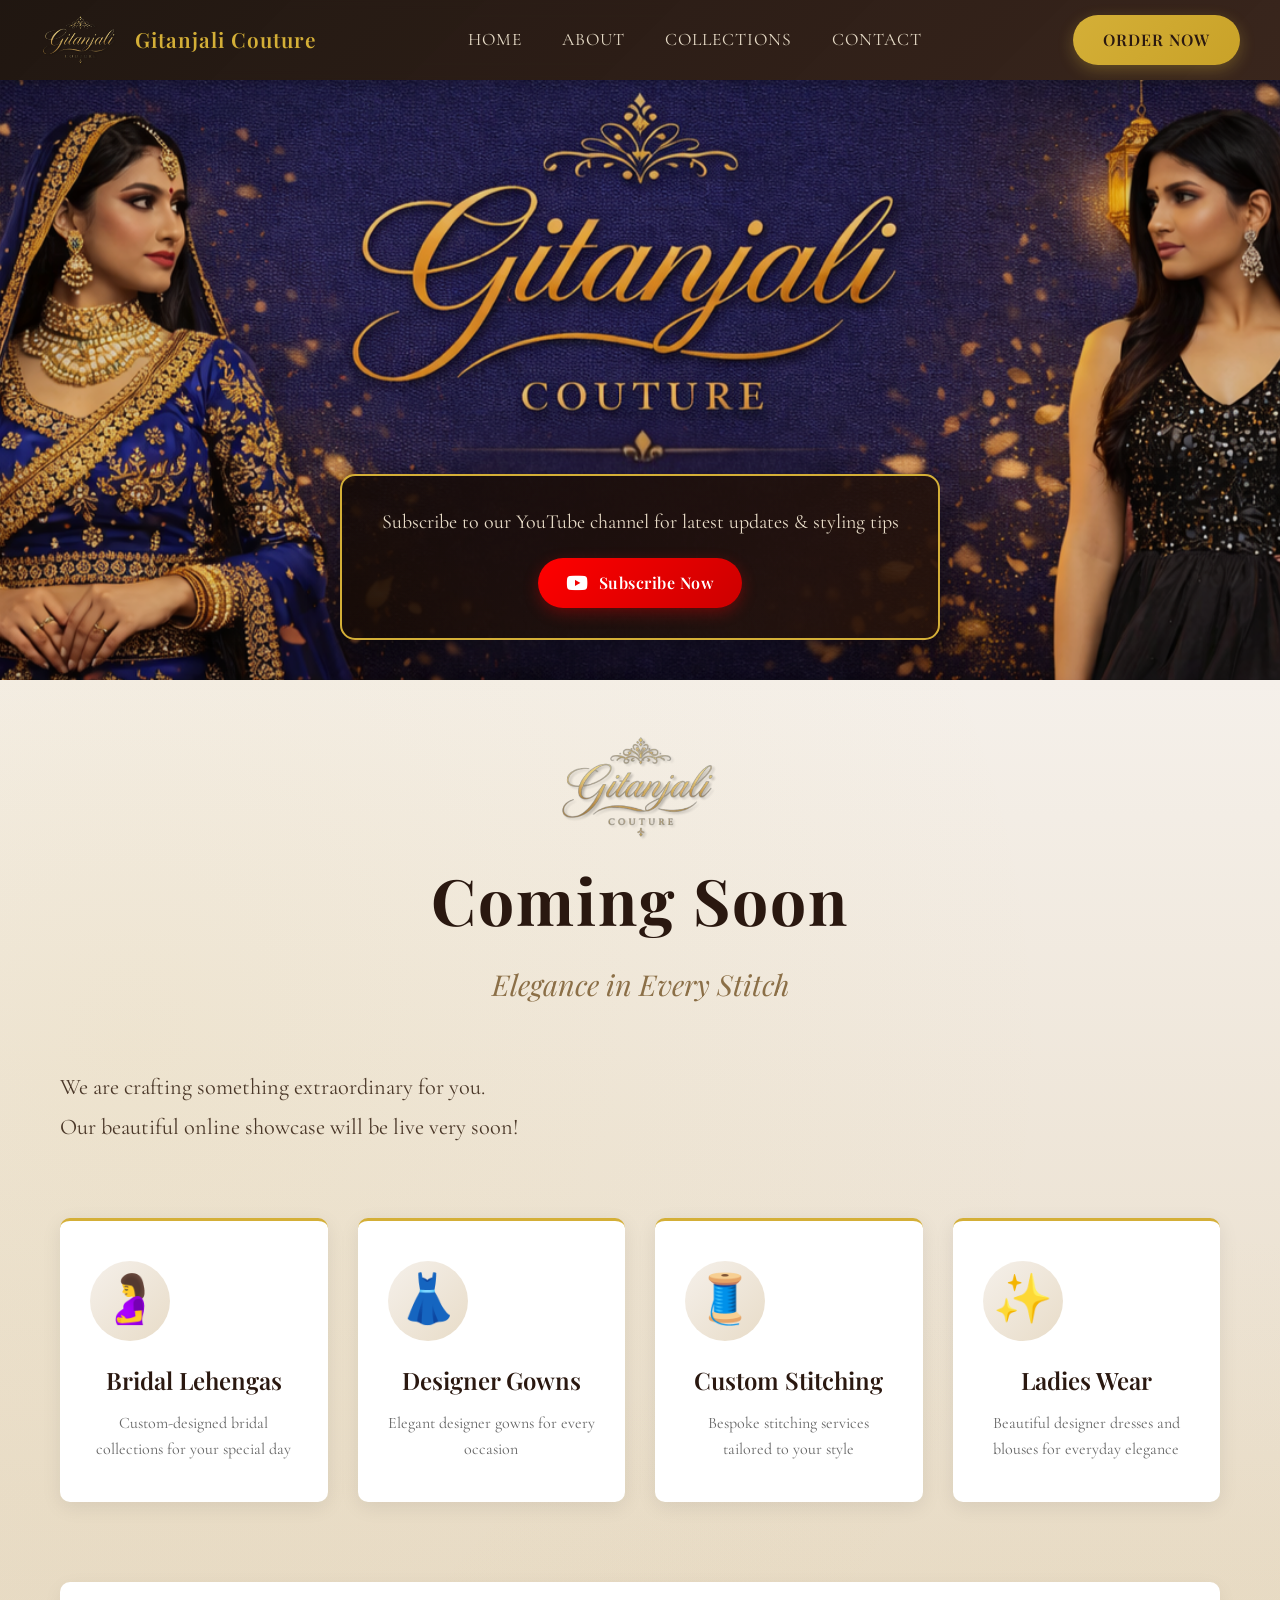
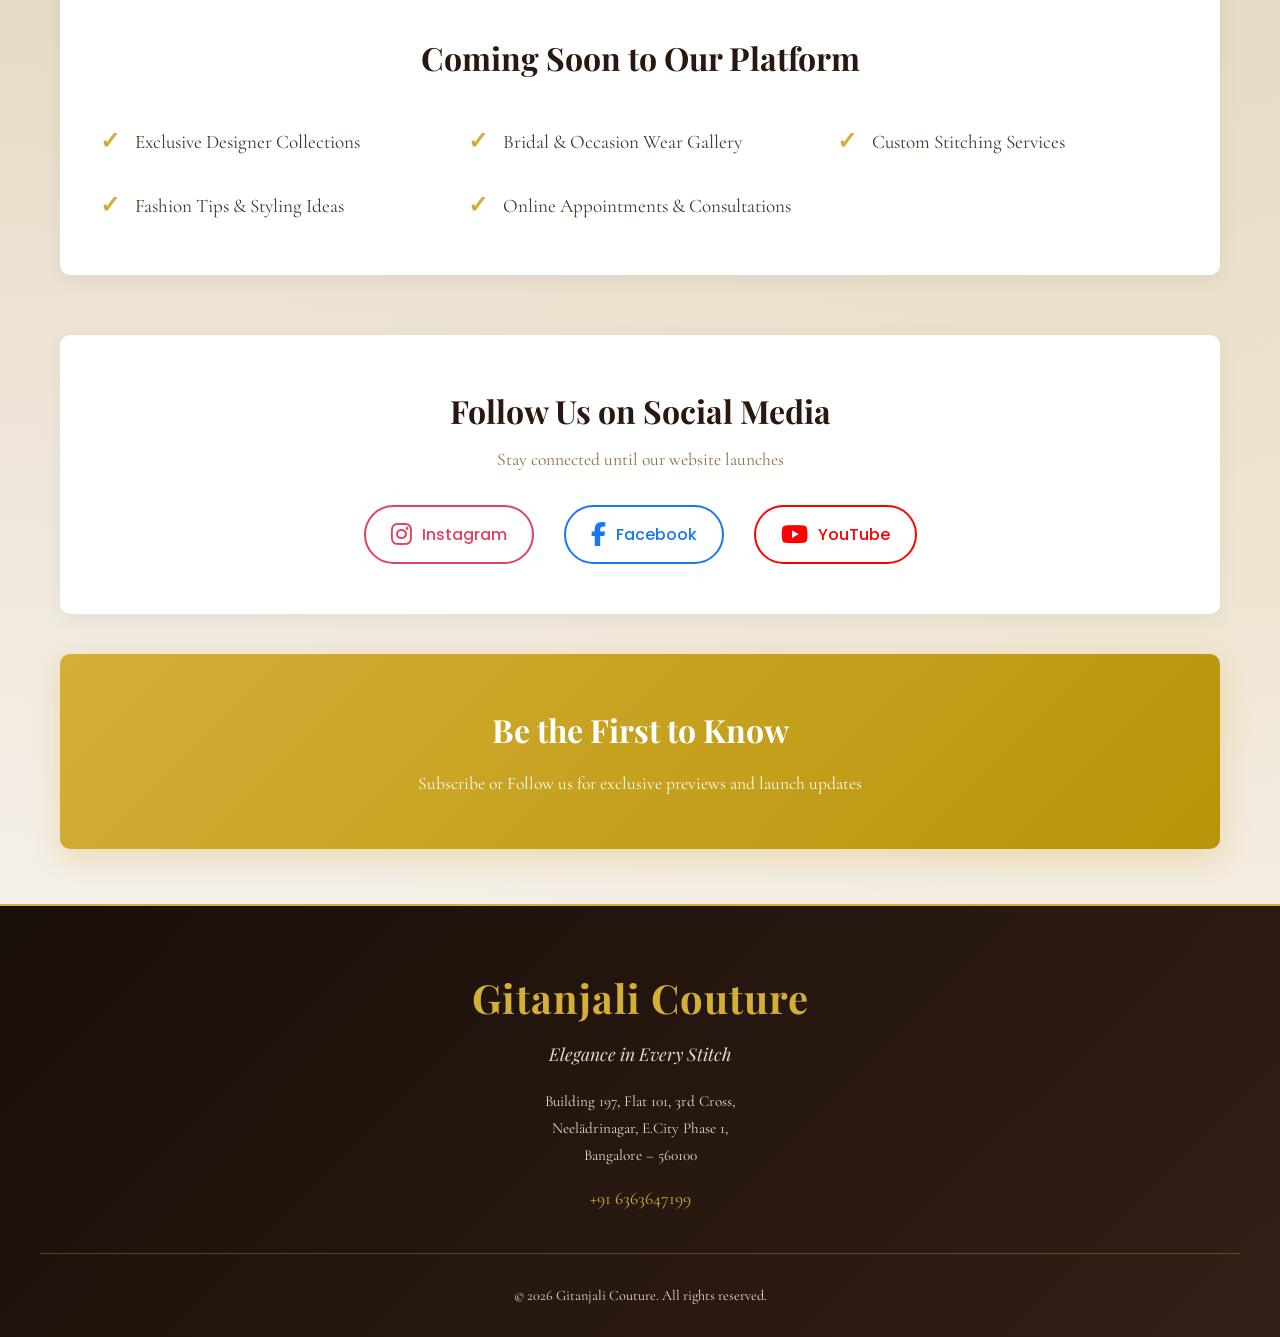
==== commit 8c61f7fc: "Beautify the website" ====
--- a/index.html
+++ b/index.html
@@ -31,6 +31,15 @@
     <section class="hero">
         <img src="main.png" alt="Gitanjali Couture - Designer Wear" class="hero-image">
         <div class="hero-overlay"></div>
+        <div class="hero-content">
+            <div class="hero-subscribe-box">
+                <p class="hero-subscribe-text">Subscribe to our YouTube channel for latest updates & styling tips</p>
+                <a href="https://www.youtube.com/@GitanjaliCouture" target="_blank" class="hero-subscribe-btn">
+                    <i class="fab fa-youtube"></i>
+                    Subscribe Now
+                </a>
+            </div>
+        </div>
     </section>
 
     <!-- Coming Soon Section -->
@@ -102,7 +111,7 @@
                         <i class="fab fa-instagram"></i>
                         <span>Instagram</span>
                     </a>
-                    <a href="https://www.facebook.com/GitanjaliCouture" target="_blank" class="social-icon facebook" title="Facebook">
+                    <a href="https://www.facebook.com/profile.php?id=61584993754167" target="_blank" class="social-icon facebook" title="Facebook">
                         <i class="fab fa-facebook-f"></i>
                         <span>Facebook</span>
                     </a>
--- a/styles.css
+++ b/styles.css
@@ -176,10 +176,66 @@
     pointer-events: none;
 }
 
+.hero-content {
+    position: absolute;
+    bottom: 40px;
+    /* left: 50%; */
+    transform: translateX(-50%);
+    z-index: 10;
+    width: 90%;
+    max-width: 600px;
+    animation: fadeInUp 0.8s ease-out 0.5s both;
+}
+
+.hero-subscribe-box {
+    background: linear-gradient(135deg, rgba(20, 10, 5, 0.85) 0%, rgba(40, 20, 10, 0.85) 100%);
+    padding: 30px;
+    border-radius: 15px;
+    text-align: center;
+    border: 2px solid #d4af37;
+    box-shadow: 0 10px 30px rgba(0, 0, 0, 0.4);
+    backdrop-filter: blur(10px);
+}
+
+.hero-subscribe-text {
+    color: #e8dcc8;
+    font-family: 'Cormorant Garamond', serif;
+    font-size: 20px;
+    margin-bottom: 20px;
+    line-height: 1.6;
+}
+
+.hero-subscribe-btn {
+    display: inline-flex;
+    align-items: center;
+    gap: 10px;
+    background: linear-gradient(135deg, #FF0000 0%, #cc0000 100%);
+    color: white;
+    padding: 12px 28px;
+    border-radius: 25px;
+    text-decoration: none;
+    font-family: 'Playfair Display', serif;
+    font-size: 1rem;
+    font-weight: 600;
+    letter-spacing: 0.5px;
+    transition: all 0.3s ease;
+    box-shadow: 0 5px 15px rgba(255, 0, 0, 0.3);
+}
+
+.hero-subscribe-btn i {
+    font-size: 1.2rem;
+}
+
+.hero-subscribe-btn:hover {
+    background: linear-gradient(135deg, #ff3333 0%, #FF0000 100%);
+    transform: translateY(-3px);
+    box-shadow: 0 8px 25px rgba(255, 0, 0, 0.5);
+}
+
 /* Coming Soon Section */
 .coming-soon {
     background: linear-gradient(180deg, #f5f0ea 0%, #e8dcc8 50%, #f5f0ea 100%);
-    padding: 80px 40px;
+    padding: 55px 40px;
     position: relative;
     overflow: hidden;
 }
@@ -217,9 +273,9 @@
 }
 
 .coming-soon-logo {
-    height: 80px;
+    height: 105px;
     width: auto;
-    margin-bottom: 20px;
+    /* margin-bottom: 20px; */
     opacity: 0.95;
 }
 
@@ -603,6 +659,25 @@
         margin-top: 70px;
     }
 
+    .hero-content {
+        bottom: 30px;
+        max-width: 350px;
+    }
+
+    .hero-subscribe-box {
+        padding: 25px;
+    }
+
+    .hero-subscribe-text {
+        font-size: 1rem;
+        margin-bottom: 15px;
+    }
+
+    .hero-subscribe-btn {
+        padding: 10px 24px;
+        font-size: 0.9rem;
+    }
+
     .coming-soon {
         padding: 60px 20px;
     }
@@ -762,6 +837,26 @@
     .hero {
         height: 300px;
         margin-top: 60px;
+    }
+
+    .hero-content {
+        bottom: 20px;
+        max-width: 300px;
+    }
+
+    .hero-subscribe-box {
+        padding: 20px;
+        border-radius: 12px;
+    }
+
+    .hero-subscribe-text {
+        font-size: 0.95rem;
+        margin-bottom: 12px;
+    }
+
+    .hero-subscribe-btn {
+        padding: 8px 20px;
+        font-size: 0.8rem;
     }
 
     .coming-soon {
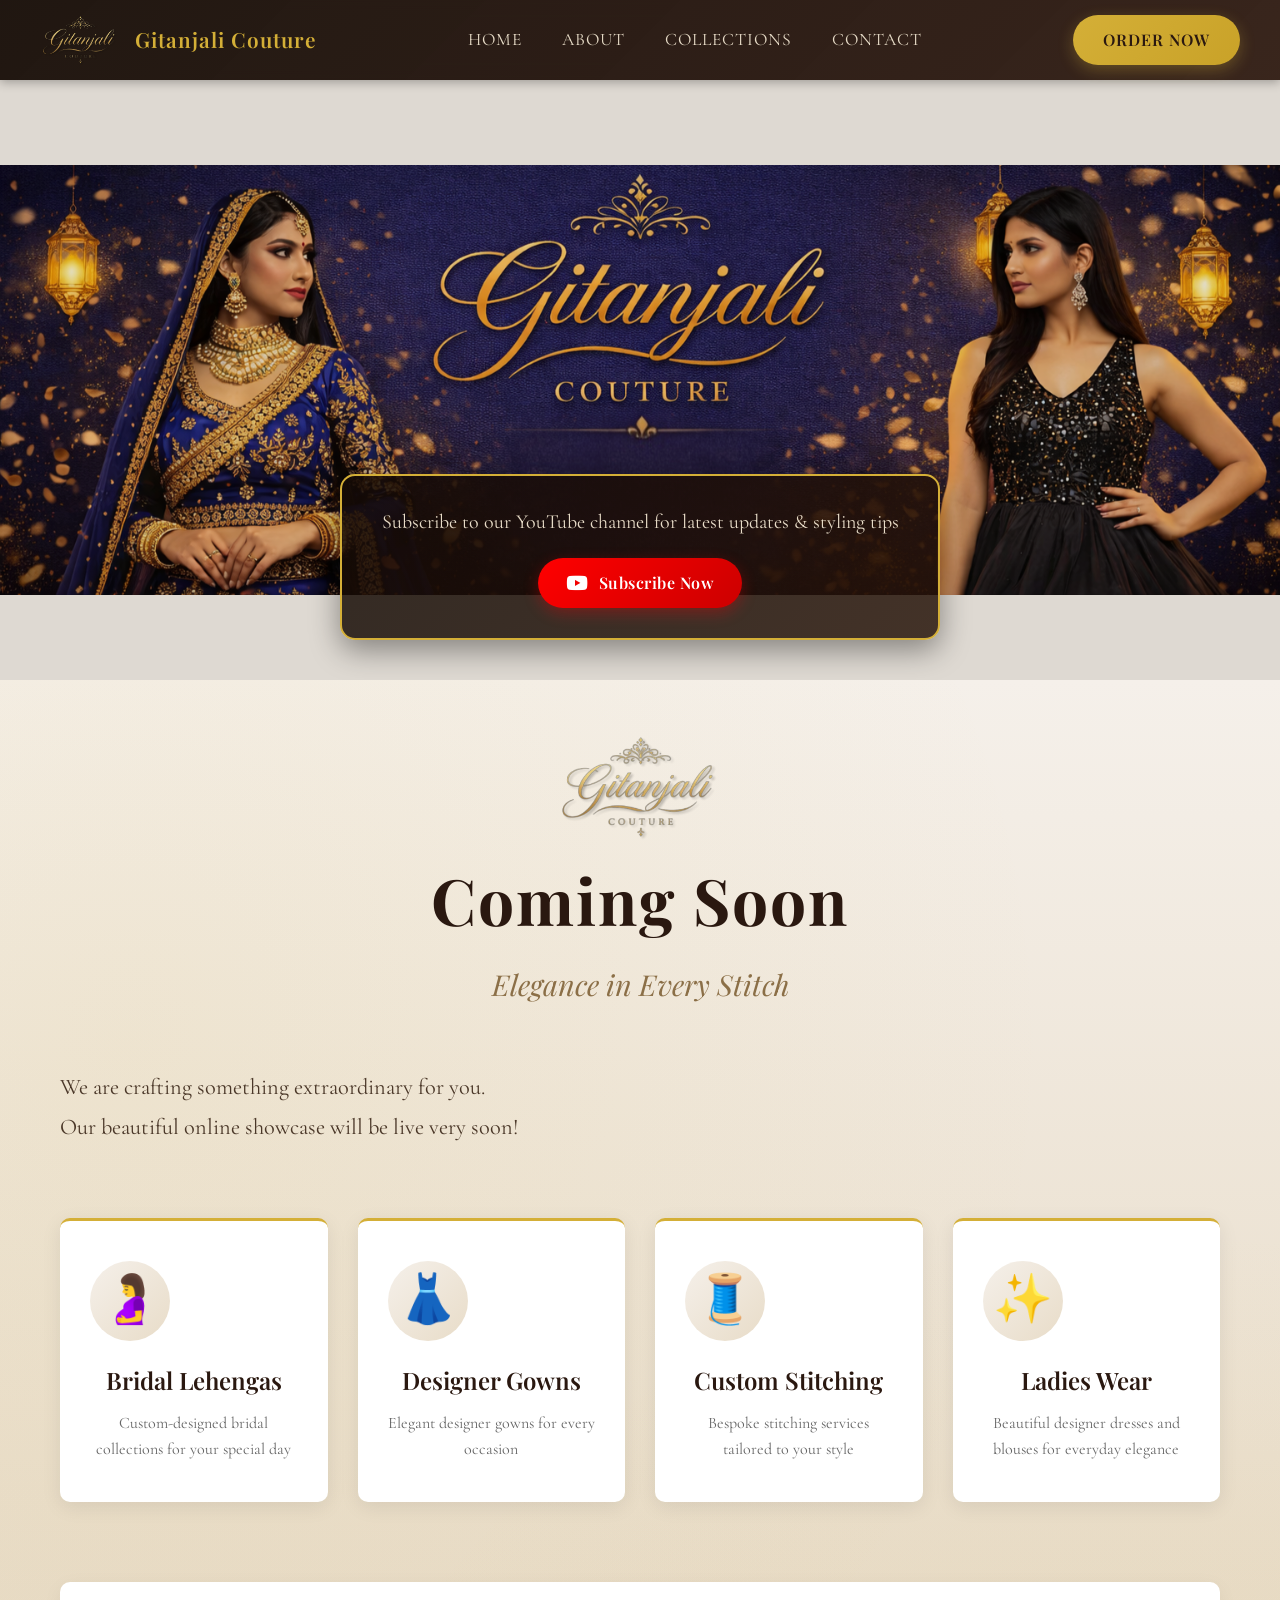
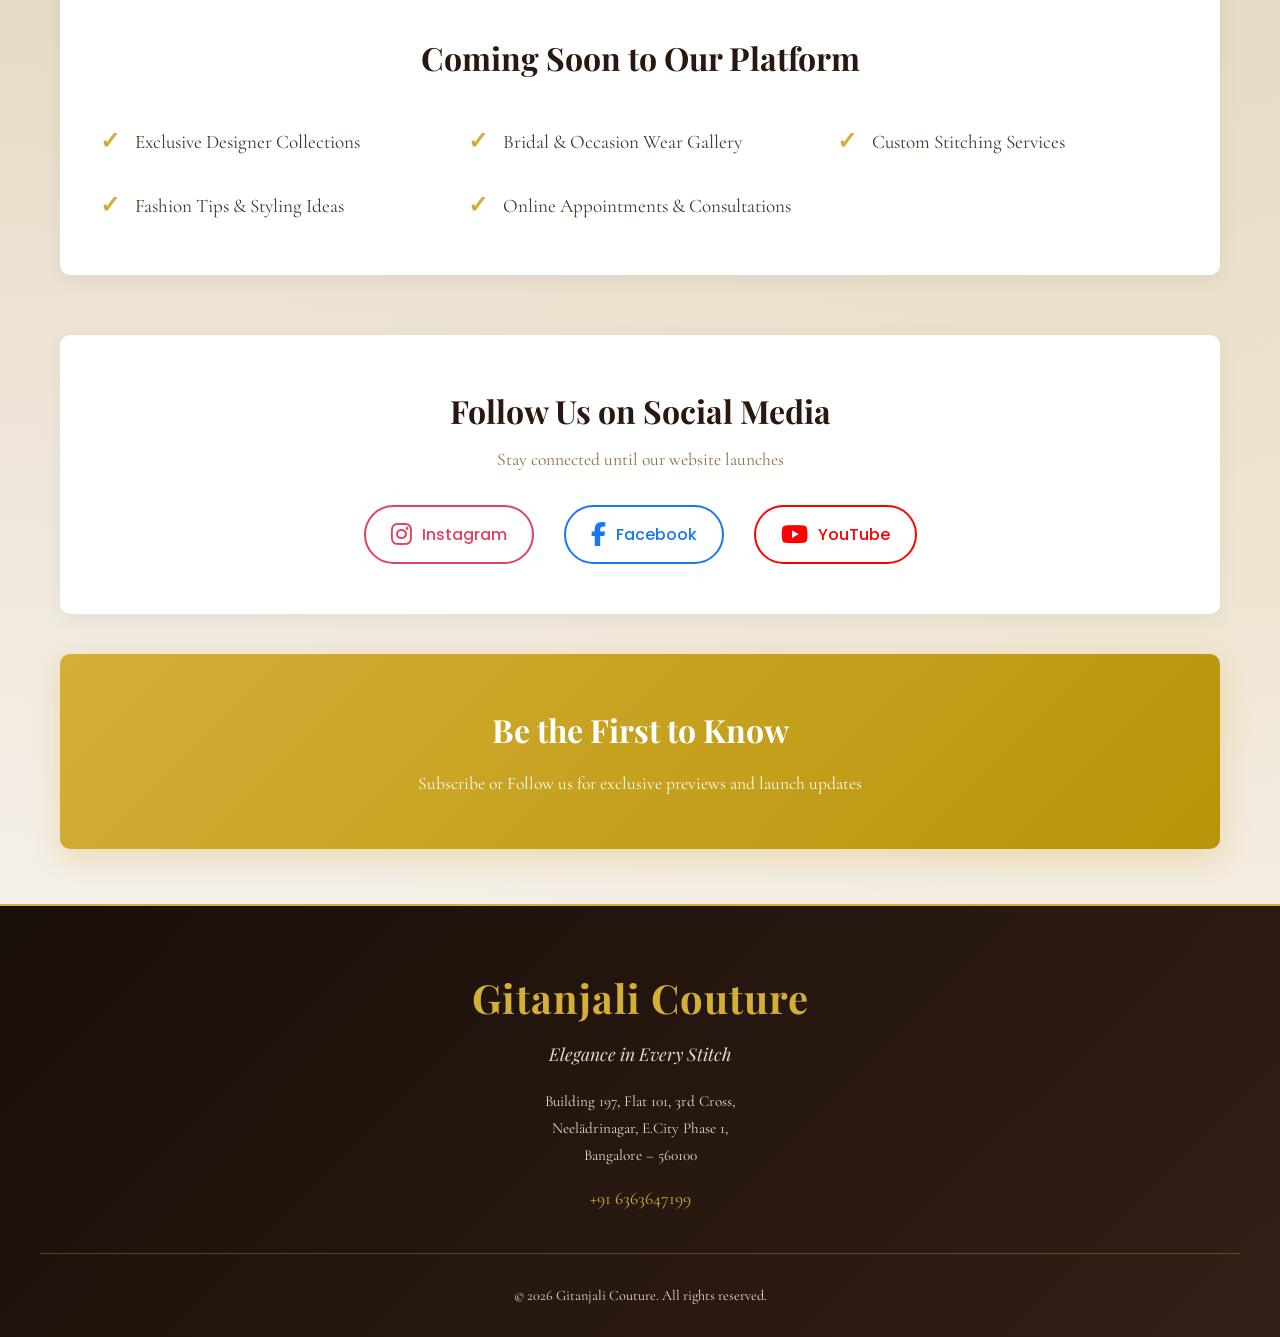
==== commit 1a26e931: "Added about us section" ====
--- a/index.html
+++ b/index.html
@@ -18,7 +18,7 @@
 
             <ul class="nav-menu">
                 <li><a href="#home">HOME</a></li>
-                <li><a href="#about">ABOUT</a></li>
+                <li><a href="about.html">ABOUT</a></li>
                 <li><a href="#collections">COLLECTIONS</a></li>
                 <li><a href="#contact">CONTACT</a></li>
             </ul>
--- a/styles.css
+++ b/styles.css
@@ -150,7 +150,7 @@
 .hero-image {
     width: 100%;
     height: 100%;
-    object-fit: cover;
+    object-fit: contain;
     display: block;
     animation: zoomInSlide 0.8s ease-out;
 }
@@ -230,6 +230,310 @@
     background: linear-gradient(135deg, #ff3333 0%, #FF0000 100%);
     transform: translateY(-3px);
     box-shadow: 0 8px 25px rgba(255, 0, 0, 0.5);
+}
+
+/* About Us Section */
+.about-section {
+    background: linear-gradient(135deg, #0f172e 0%, #1a1f3a 50%, #0f172e 100%);
+    padding: 80px 40px;
+    position: relative;
+    overflow: hidden;
+}
+
+.about-container {
+    max-width: 1200px;
+    margin: 0 auto;
+    position: relative;
+}
+
+/* Decorative Ornaments */
+.about-ornament {
+    position: absolute;
+    font-size: 120px;
+    opacity: 0.15;
+    pointer-events: none;
+    color: #d4af37;
+}
+
+.about-ornament-left {
+    top: 20px;
+    left: 20px;
+}
+
+.about-ornament-right {
+    bottom: 20px;
+    right: 20px;
+    transform: rotate(180deg);
+}
+
+.about-ornament::before {
+    content: '✦';
+}
+
+/* About Header */
+.about-header {
+    text-align: center;
+    margin-bottom: 60px;
+    position: relative;
+    z-index: 1;
+}
+
+.about-subtitle {
+    font-family: 'Cormorant Garamond', serif;
+    font-size: 1.8rem;
+    color: #d4af37;
+    letter-spacing: 3px;
+    margin-bottom: 20px;
+    text-transform: uppercase;
+    font-weight: 400;
+}
+
+.about-logo-section {
+    text-align: center;
+}
+
+.about-logo-text {
+    font-family: 'Playfair Display', serif;
+    font-size: 4.5rem;
+    color: #d4af37;
+    font-weight: 600;
+    letter-spacing: 2px;
+    line-height: 1;
+}
+
+.about-logo-subtext {
+    font-family: 'Cormorant Garamond', serif;
+    font-size: 1.2rem;
+    color: #d4af37;
+    letter-spacing: 4px;
+    margin-top: 10px;
+    text-transform: uppercase;
+    font-weight: 400;
+}
+
+/* About Content */
+.about-content {
+    display: grid;
+    grid-template-columns: 1fr 1fr;
+    gap: 60px;
+    align-items: center;
+    margin-bottom: 80px;
+    position: relative;
+    z-index: 1;
+}
+
+.about-image-wrapper {
+    position: relative;
+    display: flex;
+    justify-content: center;
+    align-items: center;
+}
+
+.about-image {
+    width: 100%;
+    max-width: 400px;
+    height: auto;
+    border: 3px solid #d4af37;
+    border-radius: 8px;
+    box-shadow: 0 15px 40px rgba(212, 175, 55, 0.3);
+    animation: slideInLeft 0.8s ease-out;
+}
+
+@keyframes slideInLeft {
+    from {
+        opacity: 0;
+        transform: translateX(-50px);
+    }
+    to {
+        opacity: 1;
+        transform: translateX(0);
+    }
+}
+
+.about-text {
+    animation: slideInRight 0.8s ease-out;
+}
+
+@keyframes slideInRight {
+    from {
+        opacity: 0;
+        transform: translateX(50px);
+    }
+    to {
+        opacity: 1;
+        transform: translateX(0);
+    }
+}
+
+.founder-name {
+    font-family: 'Playfair Display', serif;
+    font-size: 2.5rem;
+    color: #d4af37;
+    margin-bottom: 10px;
+    letter-spacing: 1px;
+}
+
+.founder-title {
+    font-family: 'Cormorant Garamond', serif;
+    font-size: 1.2rem;
+    color: #e8dcc8;
+    letter-spacing: 2px;
+    text-transform: uppercase;
+    margin-bottom: 30px;
+    font-weight: 600;
+}
+
+.about-description {
+    font-family: 'Cormorant Garamond', serif;
+    font-size: 1.05rem;
+    color: #d4cfc5;
+    line-height: 1.8;
+    margin-bottom: 20px;
+    text-align: justify;
+}
+
+.founder-quote {
+    background: rgba(212, 175, 55, 0.1);
+    border-left: 4px solid #d4af37;
+    padding: 20px;
+    margin: 30px 0;
+    border-radius: 4px;
+}
+
+.founder-quote p {
+    font-family: 'Cormorant Garamond', serif;
+    font-size: 1.1rem;
+    color: #e8dcc8;
+    line-height: 1.8;
+    font-style: italic;
+}
+
+.founder-signature {
+    font-family: 'Playfair Display', serif;
+    font-size: 2rem;
+    color: #d4af37;
+    margin-top: 30px;
+    letter-spacing: 1px;
+}
+
+/* Connect With Us */
+.about-connect {
+    text-align: center;
+    padding: 60px;
+    background: rgba(20, 10, 5, 0.4);
+    border: 2px solid #d4af37;
+    border-radius: 12px;
+    margin-bottom: 40px;
+    position: relative;
+    z-index: 1;
+}
+
+.connect-title {
+    font-family: 'Playfair Display', serif;
+    font-size: 2rem;
+    color: #d4af37;
+    margin-bottom: 40px;
+    letter-spacing: 2px;
+    text-transform: uppercase;
+}
+
+.social-links {
+    display: flex;
+    justify-content: center;
+    gap: 40px;
+    margin-bottom: 30px;
+}
+
+.social-link {
+    width: 60px;
+    height: 60px;
+    display: flex;
+    align-items: center;
+    justify-content: center;
+    background: linear-gradient(135deg, #d4af37 0%, #c9a228 100%);
+    border-radius: 50%;
+    color: #1a1f3a;
+    font-size: 1.8rem;
+    transition: all 0.3s ease;
+    text-decoration: none;
+}
+
+.social-link:hover {
+    transform: translateY(-5px);
+    box-shadow: 0 10px 25px rgba(212, 175, 55, 0.4);
+}
+
+.social-link.youtube {
+    background: linear-gradient(135deg, #FF0000 0%, #cc0000 100%);
+    color: white;
+}
+
+.social-link.instagram {
+    background: linear-gradient(135deg, #E4405F 0%, #d83d76 100%);
+    color: white;
+}
+
+.social-link.facebook {
+    background: linear-gradient(135deg, #1877F2 0%, #0a66c2 100%);
+    color: white;
+}
+
+.social-handles {
+    display: flex;
+    justify-content: center;
+    gap: 40px;
+    margin-bottom: 30px;
+}
+
+.social-handles p {
+    font-family: 'Cormorant Garamond', serif;
+    color: #d4af37;
+    font-size: 1rem;
+    letter-spacing: 0.5px;
+}
+
+.whatsapp-btn {
+    display: inline-flex;
+    align-items: center;
+    gap: 10px;
+    background: transparent;
+    color: #d4af37;
+    border: 2px solid #d4af37;
+    padding: 15px 40px;
+    border-radius: 30px;
+    text-decoration: none;
+    font-family: 'Cormorant Garamond', serif;
+    font-size: 1.1rem;
+    font-weight: 600;
+    letter-spacing: 1px;
+    transition: all 0.3s ease;
+    text-transform: uppercase;
+}
+
+.whatsapp-btn:hover {
+    background: #d4af37;
+    color: #1a1f3a;
+    transform: translateY(-3px);
+}
+
+.whatsapp-btn i {
+    font-size: 1.3rem;
+}
+
+/* About Footer */
+.about-footer {
+    text-align: center;
+    padding-top: 40px;
+    border-top: 1px solid #d4af37;
+    position: relative;
+    z-index: 1;
+}
+
+.about-footer p {
+    font-family: 'Cormorant Garamond', serif;
+    color: #d4af37;
+    font-size: 0.95rem;
+    letter-spacing: 1px;
 }
 
 /* Coming Soon Section */
@@ -678,6 +982,61 @@
         font-size: 0.9rem;
     }
 
+    /* About Section Tablet */
+    .about-section {
+        padding: 60px 30px;
+    }
+
+    .about-subtitle {
+        font-size: 1.5rem;
+    }
+
+    .about-logo-text {
+        font-size: 3.5rem;
+    }
+
+    .about-logo-subtext {
+        font-size: 1.1rem;
+    }
+
+    .about-content {
+        grid-template-columns: 1fr;
+        gap: 40px;
+        margin-bottom: 60px;
+    }
+
+    .about-image {
+        max-width: 350px;
+    }
+
+    .founder-name {
+        font-size: 2.2rem;
+    }
+
+    .founder-title {
+        font-size: 1.1rem;
+    }
+
+    .about-description {
+        font-size: 1.02rem;
+    }
+
+    .about-connect {
+        padding: 50px 30px;
+    }
+
+    .connect-title {
+        font-size: 1.8rem;
+    }
+
+    .social-links {
+        gap: 30px;
+    }
+
+    .social-handles {
+        gap: 30px;
+    }
+
     .coming-soon {
         padding: 60px 20px;
     }
@@ -847,6 +1206,101 @@
     .hero-subscribe-box {
         padding: 20px;
         border-radius: 12px;
+    }
+
+    /* About Section Mobile */
+    .about-section {
+        padding: 60px 20px;
+    }
+
+    .about-ornament {
+        font-size: 80px;
+    }
+
+    .about-header {
+        margin-bottom: 40px;
+    }
+
+    .about-subtitle {
+        font-size: 1.3rem;
+    }
+
+    .about-logo-text {
+        font-size: 3rem;
+    }
+
+    .about-logo-subtext {
+        font-size: 1rem;
+    }
+
+    .about-content {
+        grid-template-columns: 1fr;
+        gap: 30px;
+        margin-bottom: 50px;
+    }
+
+    .about-image {
+        max-width: 100%;
+    }
+
+    .founder-name {
+        font-size: 1.8rem;
+    }
+
+    .founder-title {
+        font-size: 1rem;
+    }
+
+    .about-description {
+        font-size: 1rem;
+        text-align: left;
+    }
+
+    .founder-quote {
+        padding: 15px;
+    }
+
+    .founder-quote p {
+        font-size: 1rem;
+    }
+
+    .founder-signature {
+        font-size: 1.5rem;
+    }
+
+    .about-connect {
+        padding: 40px 20px;
+        margin-bottom: 30px;
+    }
+
+    .connect-title {
+        font-size: 1.5rem;
+        margin-bottom: 30px;
+    }
+
+    .social-links {
+        gap: 20px;
+        margin-bottom: 20px;
+    }
+
+    .social-link {
+        width: 50px;
+        height: 50px;
+        font-size: 1.5rem;
+    }
+
+    .social-handles {
+        gap: 20px;
+        flex-direction: column;
+    }
+
+    .social-handles p {
+        font-size: 0.9rem;
+    }
+
+    .whatsapp-btn {
+        padding: 12px 30px;
+        font-size: 0.95rem;
     }
 
     .hero-subscribe-text {
